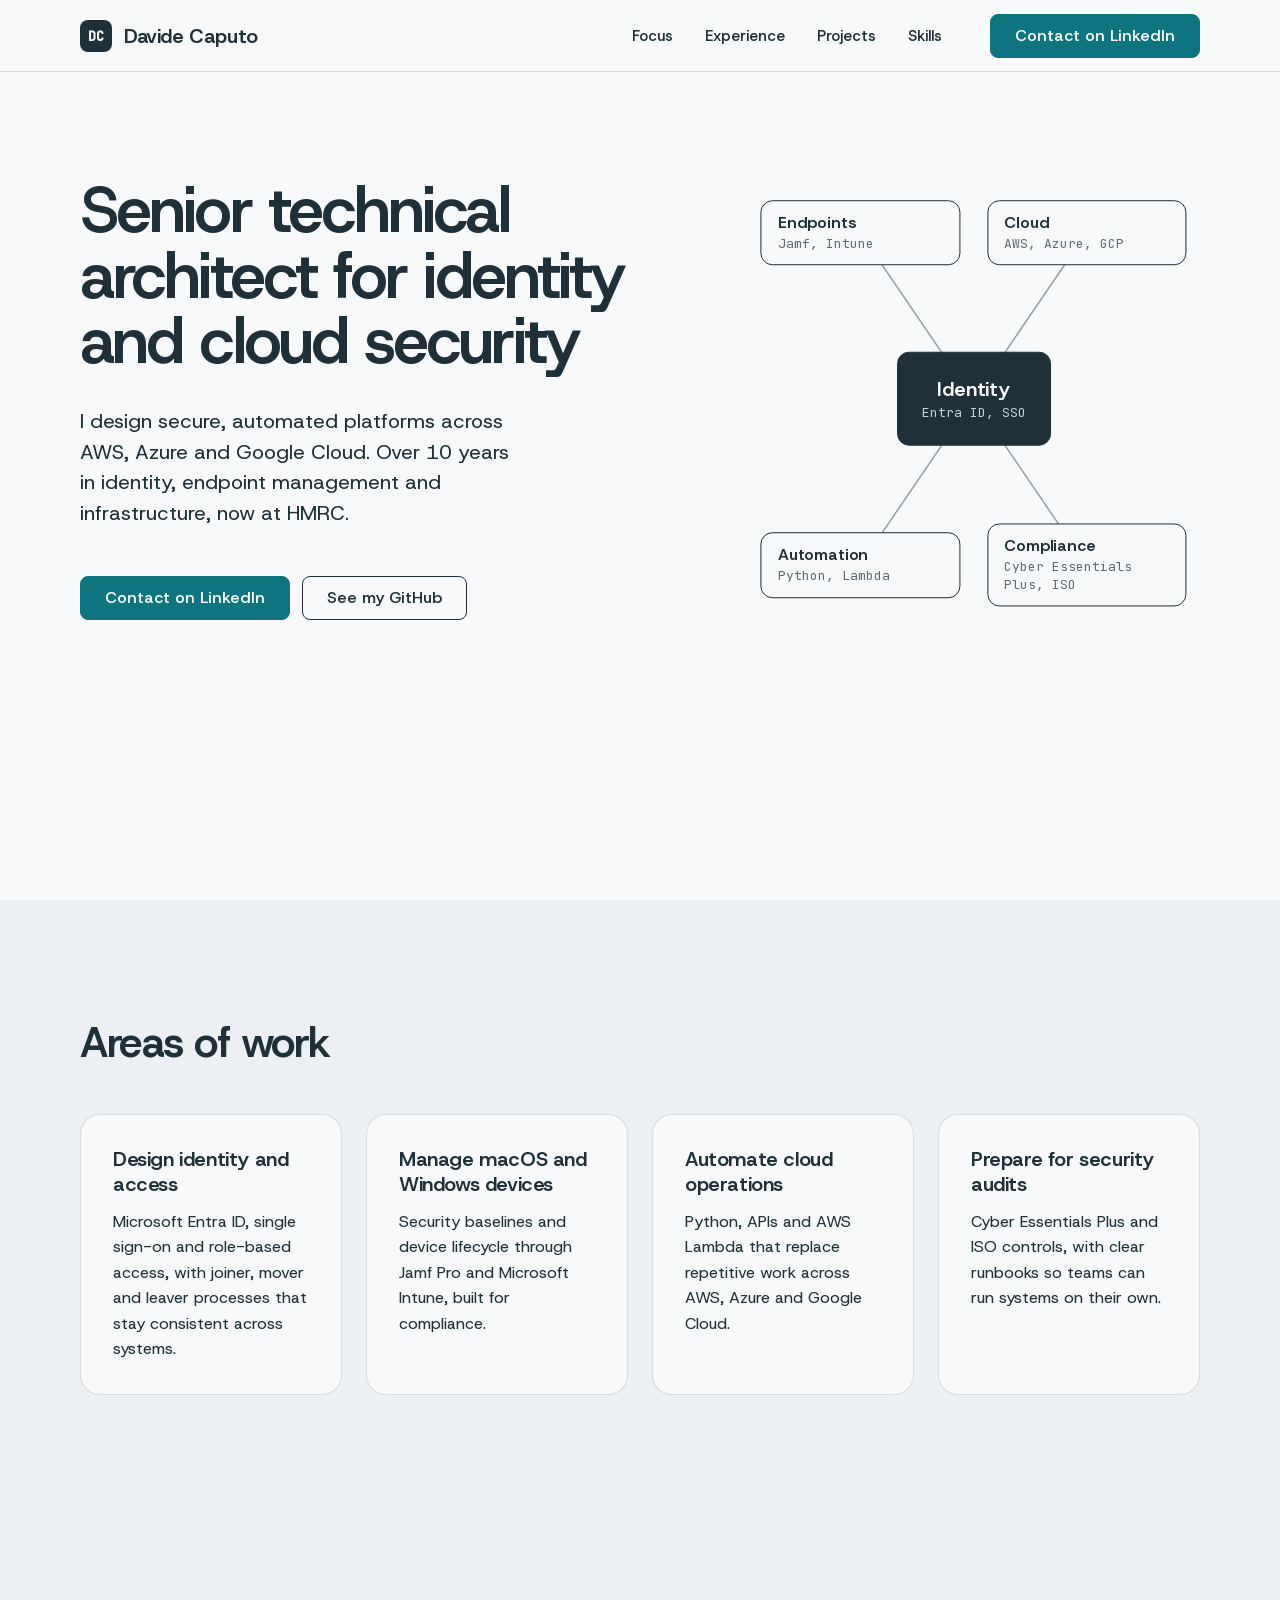
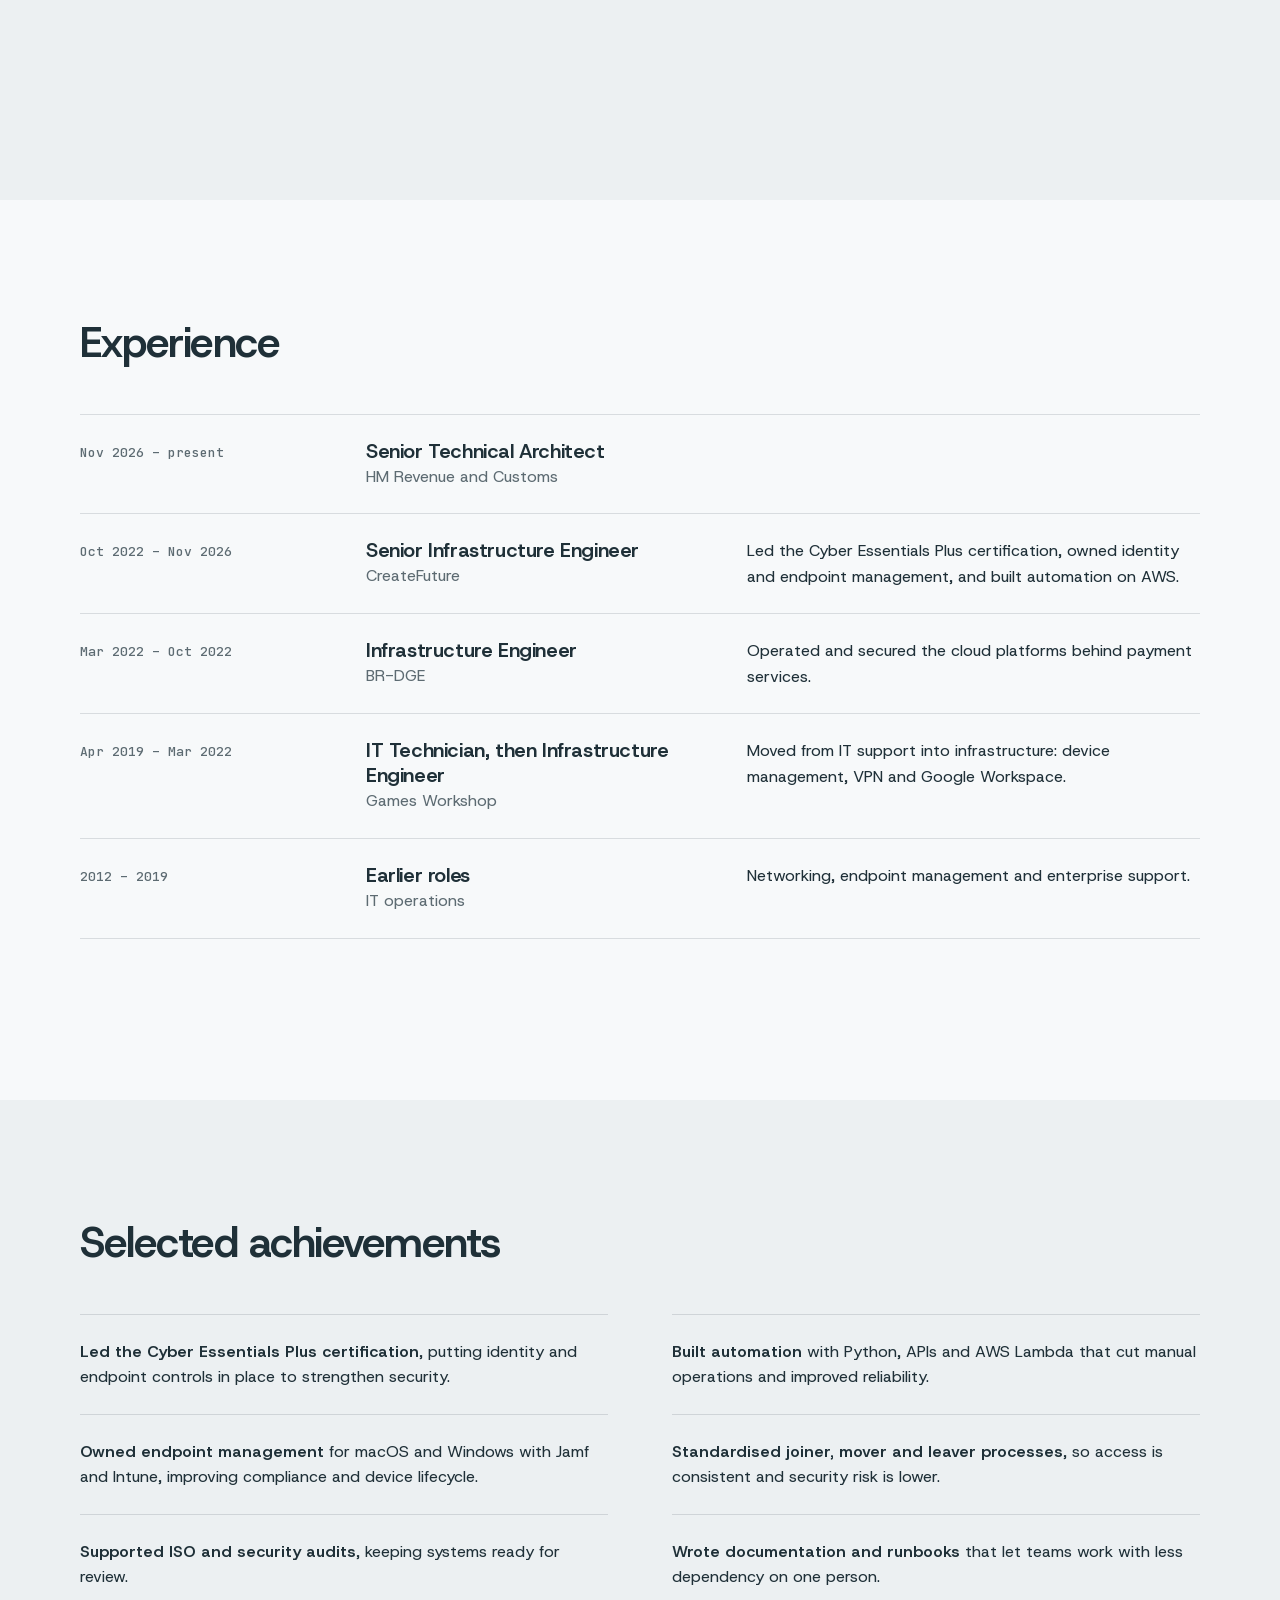
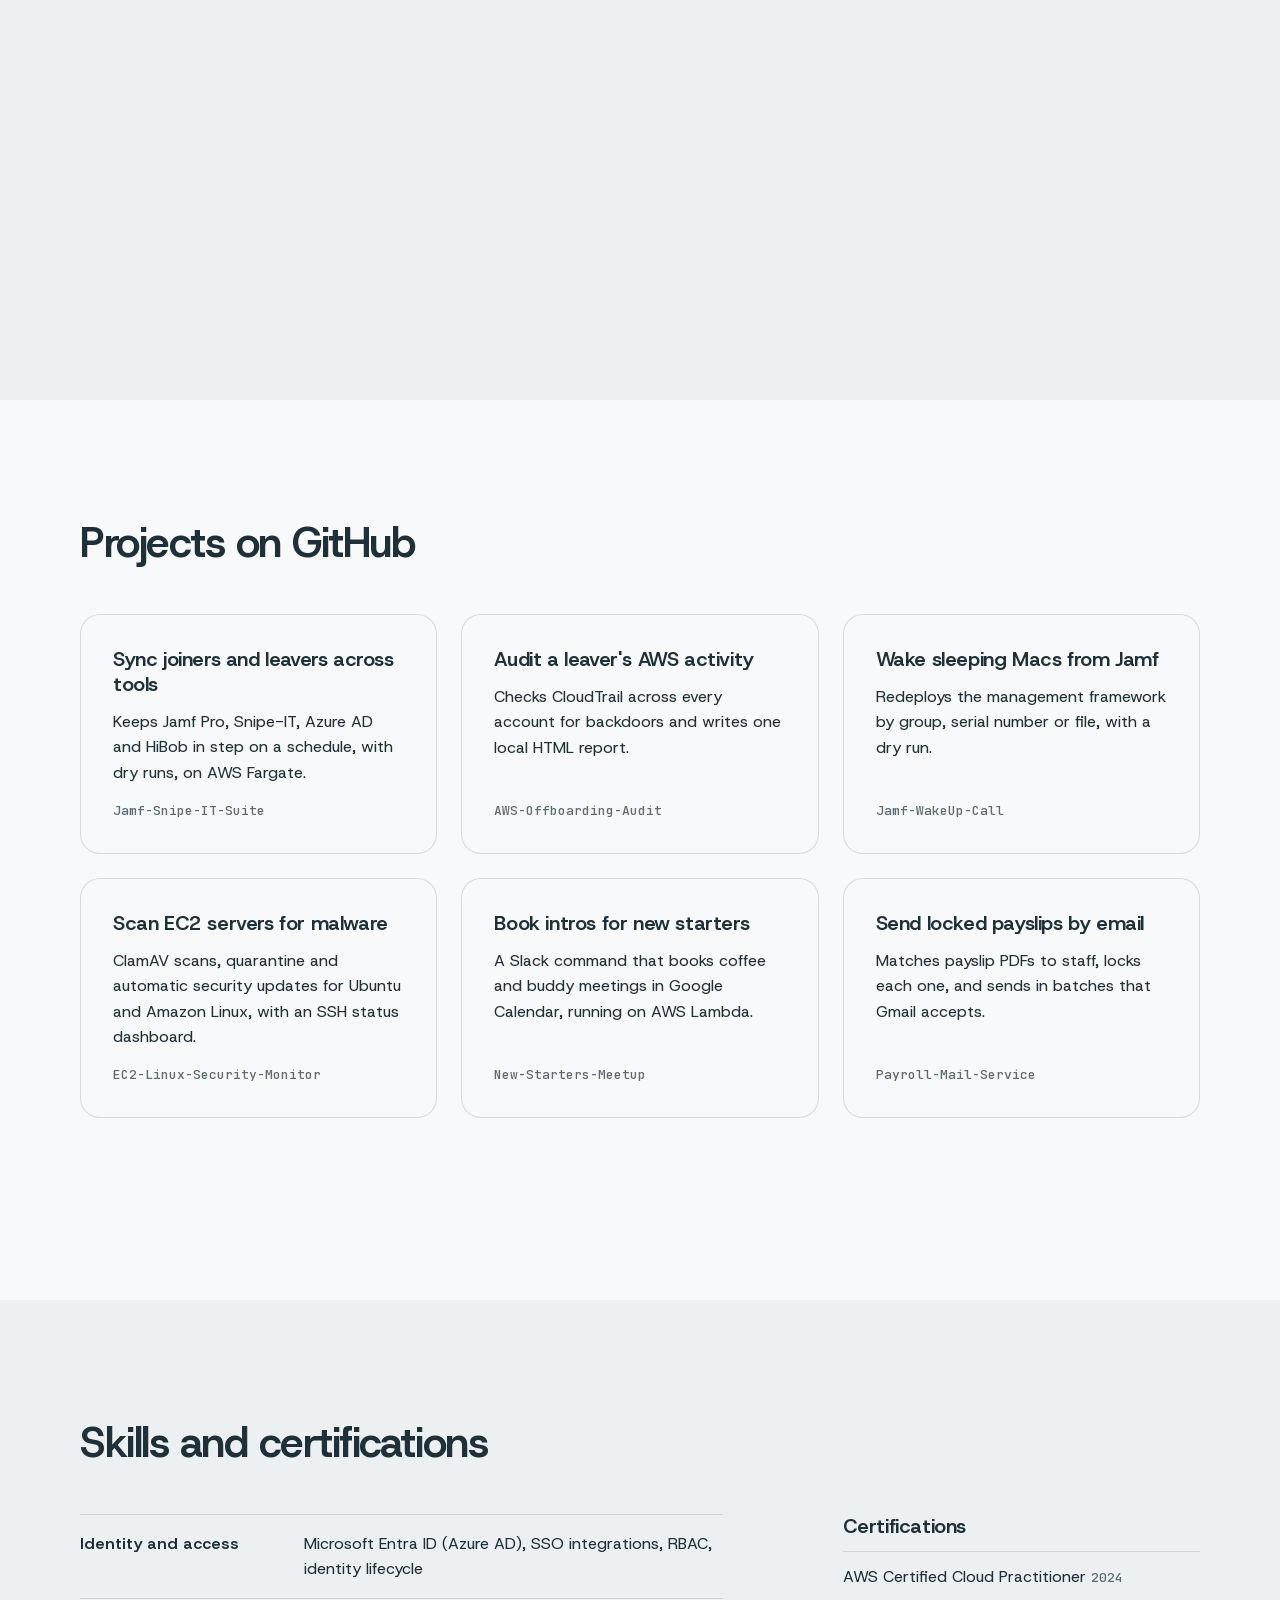
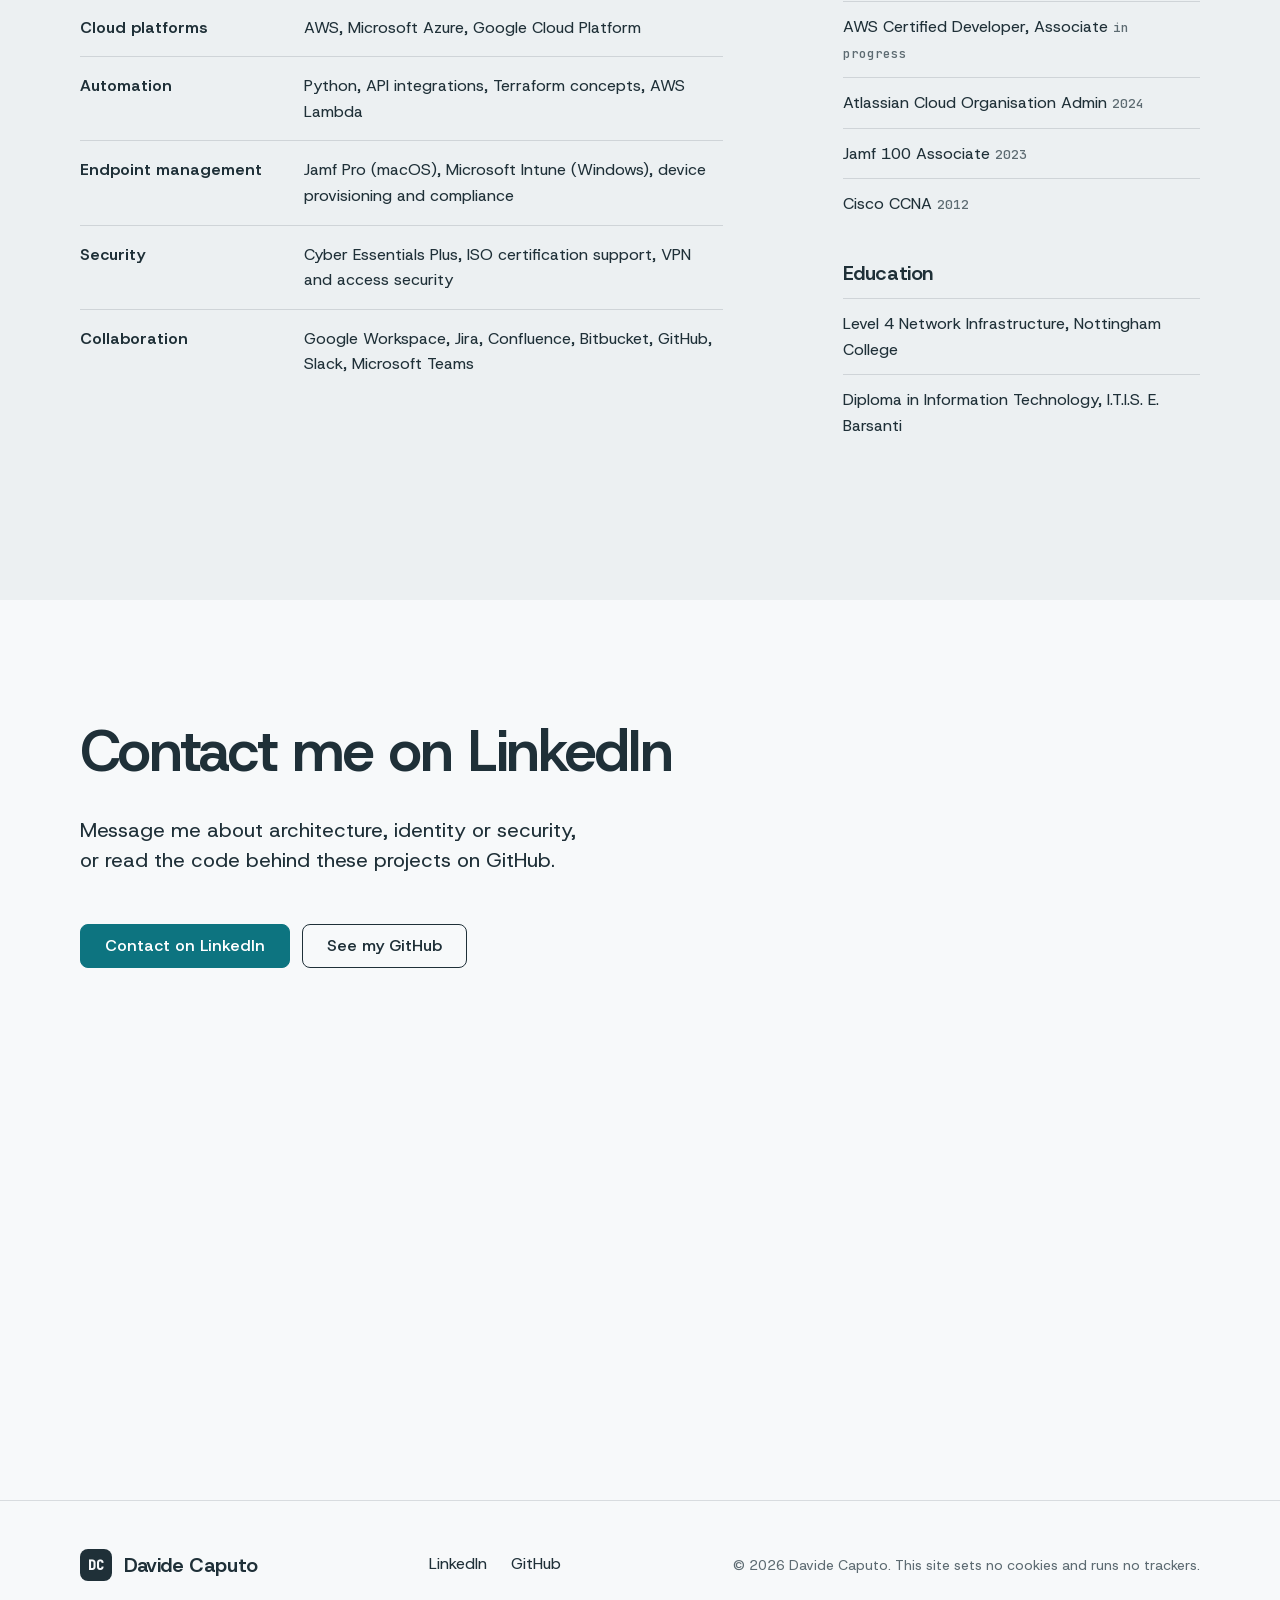
==== index.html @ 5ffac578 "feat: add the personal portfolio page" ====
<!doctype html>
<html lang="en-GB" data-type="service" data-radius="soft" data-buttons="solid">
<head>
<meta charset="utf-8">
<meta name="viewport" content="width=device-width, initial-scale=1, viewport-fit=cover">
<title>Davide Caputo, senior technical architect</title>
<meta name="description" content="Davide Caputo is a senior technical architect at HMRC with over 10 years in identity, endpoint management, cloud and automation.">
<meta name="page-type" content="service">
<meta name="site-kind" content="other">
<meta name="robots" content="index,follow">
<meta name="theme-color" content="#f7f9fa">
<link rel="canonical" href="https://davidecaputo.com/">
<link rel="icon" href="assets/favicon.svg" type="image/svg+xml">
<meta property="og:type" content="website">
<meta property="og:title" content="Davide Caputo, senior technical architect">
<meta property="og:description" content="Identity, endpoint, cloud and automation. Over 10 years designing secure platforms.">
<meta property="og:url" content="https://davidecaputo.com/">
<link rel="preload" href="assets/fonts/host-grotesk-latin.woff2" as="font" type="font/woff2" crossorigin>
<link rel="stylesheet" href="assets/site.css">
<script type="application/ld+json">
{"@context":"https://schema.org","@type":"Person","name":"Davide Caputo","jobTitle":"Senior Technical Architect","worksFor":{"@type":"Organization","name":"HM Revenue and Customs"},"url":"https://davidecaputo.com/","sameAs":["https://github.com/CaputoDavide93","https://www.linkedin.com/in/davidecaputo93"]}
</script>
</head>
<body>
<!-- Deal: service page. Palette "Frost and slate", pairing Host Grotesk + JetBrains Mono, radius soft, solid buttons, flat grounds. -->
<header class="nav">
  <div class="wrap">
    <a class="skip" href="#main">Skip to content</a>
    <a class="brand" href="#top" aria-label="Davide Caputo, top of page"><span class="mark" aria-hidden="true">DC</span>Davide Caputo</a>
    <ul>
      <li><a href="#focus">Focus</a></li>
      <li><a href="#experience">Experience</a></li>
      <li><a href="#projects">Projects</a></li>
      <li><a href="#skills">Skills</a></li>
    </ul>
    <a class="btn btn--primary" href="https://www.linkedin.com/in/davidecaputo93" rel="noopener">Contact on LinkedIn</a>
    <button class="btn btn--secondary menu-btn" type="button" aria-expanded="false" aria-controls="sheet">Menu</button>
  </div>
</header>
<nav class="sheet" id="sheet" aria-label="Menu" hidden>
  <a href="#focus">Focus</a>
  <a href="#experience">Experience</a>
  <a href="#projects">Projects</a>
  <a href="#skills">Skills</a>
  <a class="btn btn--primary" href="https://www.linkedin.com/in/davidecaputo93" rel="noopener">Contact on LinkedIn</a>
</nav>

<main id="main">
  <section class="hero" id="top" style="--h:1">
    <div class="wrap">
      <div class="grid">
        <div class="hero-copy">
          <h1>Senior technical architect for identity and cloud security</h1>
          <p class="lead">I design secure, automated platforms across AWS, Azure and Google Cloud. Over 10 years in identity, endpoint management and infrastructure, now at HMRC.</p>
          <div class="btn-row">
            <a class="btn btn--primary" href="https://www.linkedin.com/in/davidecaputo93" rel="noopener">Contact on LinkedIn</a>
            <a class="btn btn--secondary" href="https://github.com/CaputoDavide93" rel="noopener">See my GitHub</a>
          </div>
        </div>
        <div class="hero-visual">
          <div class="hub" role="img" aria-label="Identity at the centre, connected to endpoints, cloud, automation and compliance">
            <svg viewBox="0 0 100 100" preserveAspectRatio="none" aria-hidden="true">
              <line x1="50" y1="50" x2="25" y2="14"/>
              <line x1="50" y1="50" x2="75" y2="14"/>
              <line x1="50" y1="50" x2="25" y2="86"/>
              <line x1="50" y1="50" x2="75" y2="86"/>
            </svg>
            <div class="node n-tl" aria-hidden="true"><b>Endpoints</b><span>Jamf, Intune</span></div>
            <div class="node n-tr" aria-hidden="true"><b>Cloud</b><span>AWS, Azure, GCP</span></div>
            <div class="node node--core n-core" aria-hidden="true"><b>Identity</b><span>Entra ID, SSO</span></div>
            <div class="node n-bl" aria-hidden="true"><b>Automation</b><span>Python, Lambda</span></div>
            <div class="node n-br" aria-hidden="true"><b>Compliance</b><span>Cyber Essentials Plus, ISO</span></div>
          </div>
        </div>
      </div>
    </div>
  </section>

  <section id="focus" style="--h:1">
    <div class="wrap">
      <h2 class="head">Areas of work</h2>
      <div class="cards">
        <article class="card">
          <h3>Design identity and access</h3>
          <p>Microsoft Entra ID, single sign-on and role-based access, with joiner, mover and leaver processes that stay consistent across systems.</p>
        </article>
        <article class="card">
          <h3>Manage macOS and Windows devices</h3>
          <p>Security baselines and device lifecycle through Jamf Pro and Microsoft Intune, built for compliance.</p>
        </article>
        <article class="card">
          <h3>Automate cloud operations</h3>
          <p>Python, APIs and AWS Lambda that replace repetitive work across AWS, Azure and Google Cloud.</p>
        </article>
        <article class="card">
          <h3>Prepare for security audits</h3>
          <p>Cyber Essentials Plus and ISO controls, with clear runbooks so teams can run systems on their own.</p>
        </article>
      </div>
    </div>
  </section>

  <section id="experience" style="--h:1">
    <div class="wrap">
      <h2 class="head">Experience</h2>
      <ol class="rows">
        <li>
          <p class="when">Nov 2026 – present</p>
          <div class="what"><h3>Senior Technical Architect</h3><p class="org">HM Revenue and Customs</p></div>
        </li>
        <li>
          <p class="when">Oct 2022 – Nov 2026</p>
          <div class="what"><h3>Senior Infrastructure Engineer</h3><p class="org">CreateFuture</p></div>
          <p class="detail">Led the Cyber Essentials Plus certification, owned identity and endpoint management, and built automation on AWS.</p>
        </li>
        <li>
          <p class="when">Mar 2022 – Oct 2022</p>
          <div class="what"><h3>Infrastructure Engineer</h3><p class="org">BR-DGE</p></div>
          <p class="detail">Operated and secured the cloud platforms behind payment services.</p>
        </li>
        <li>
          <p class="when">Apr 2019 – Mar 2022</p>
          <div class="what"><h3>IT Technician, then Infrastructure Engineer</h3><p class="org">Games Workshop</p></div>
          <p class="detail">Moved from IT support into infrastructure: device management, VPN and Google Workspace.</p>
        </li>
        <li>
          <p class="when">2012 – 2019</p>
          <div class="what"><h3>Earlier roles</h3><p class="org">IT operations</p></div>
          <p class="detail">Networking, endpoint management and enterprise support.</p>
        </li>
      </ol>
    </div>
  </section>

  <section id="achievements" style="--h:1">
    <div class="wrap">
      <h2 class="head">Selected achievements</h2>
      <ul class="wins">
        <li><b>Led the Cyber Essentials Plus certification</b>, putting identity and endpoint controls in place to strengthen security.</li>
        <li><b>Built automation</b> with Python, APIs and AWS Lambda that cut manual operations and improved reliability.</li>
        <li><b>Owned endpoint management</b> for macOS and Windows with Jamf and Intune, improving compliance and device lifecycle.</li>
        <li><b>Standardised joiner, mover and leaver processes</b>, so access is consistent and security risk is lower.</li>
        <li><b>Supported ISO and security audits</b>, keeping systems ready for review.</li>
        <li><b>Wrote documentation and runbooks</b> that let teams work with less dependency on one person.</li>
      </ul>
    </div>
  </section>

  <section id="projects" style="--h:1">
    <div class="wrap">
      <h2 class="head">Projects on GitHub</h2>
      <div class="cards projects">
        <a class="card" href="https://github.com/CaputoDavide93/Jamf-Snipe-IT-Suite" rel="noopener">
          <h3>Sync joiners and leavers across tools</h3>
          <p>Keeps Jamf Pro, Snipe-IT, Azure AD and HiBob in step on a schedule, with dry runs, on AWS Fargate.</p>
          <span class="repo">Jamf-Snipe-IT-Suite</span>
        </a>
        <a class="card" href="https://github.com/CaputoDavide93/AWS-Offboarding-Audit" rel="noopener">
          <h3>Audit a leaver's AWS activity</h3>
          <p>Checks CloudTrail across every account for backdoors and writes one local HTML report.</p>
          <span class="repo">AWS-Offboarding-Audit</span>
        </a>
        <a class="card" href="https://github.com/CaputoDavide93/Jamf-WakeUp-Call" rel="noopener">
          <h3>Wake sleeping Macs from Jamf</h3>
          <p>Redeploys the management framework by group, serial number or file, with a dry run.</p>
          <span class="repo">Jamf-WakeUp-Call</span>
        </a>
        <a class="card" href="https://github.com/CaputoDavide93/EC2-Linux-Security-Monitor" rel="noopener">
          <h3>Scan EC2 servers for malware</h3>
          <p>ClamAV scans, quarantine and automatic security updates for Ubuntu and Amazon Linux, with an SSH status dashboard.</p>
          <span class="repo">EC2-Linux-Security-Monitor</span>
        </a>
        <a class="card" href="https://github.com/CaputoDavide93/New-Starters-Meetup" rel="noopener">
          <h3>Book intros for new starters</h3>
          <p>A Slack command that books coffee and buddy meetings in Google Calendar, running on AWS Lambda.</p>
          <span class="repo">New-Starters-Meetup</span>
        </a>
        <a class="card" href="https://github.com/CaputoDavide93/Payroll-Mail-Service" rel="noopener">
          <h3>Send locked payslips by email</h3>
          <p>Matches payslip PDFs to staff, locks each one, and sends in batches that Gmail accepts.</p>
          <span class="repo">Payroll-Mail-Service</span>
        </a>
      </div>
    </div>
  </section>

  <section id="skills" style="--h:1">
    <div class="wrap">
      <h2 class="head">Skills and certifications</h2>
      <div class="cols">
        <div class="skills">
          <dl>
            <div><dt>Identity and access</dt><dd>Microsoft Entra ID (Azure AD), SSO integrations, RBAC, identity lifecycle</dd></div>
            <div><dt>Cloud platforms</dt><dd>AWS, Microsoft Azure, Google Cloud Platform</dd></div>
            <div><dt>Automation</dt><dd>Python, API integrations, Terraform concepts, AWS Lambda</dd></div>
            <div><dt>Endpoint management</dt><dd>Jamf Pro (macOS), Microsoft Intune (Windows), device provisioning and compliance</dd></div>
            <div><dt>Security</dt><dd>Cyber Essentials Plus, ISO certification support, VPN and access security</dd></div>
            <div><dt>Collaboration</dt><dd>Google Workspace, Jira, Confluence, Bitbucket, GitHub, Slack, Microsoft Teams</dd></div>
          </dl>
        </div>
        <div class="certs">
          <h3>Certifications</h3>
          <ul>
            <li>AWS Certified Cloud Practitioner <span class="when">2024</span></li>
            <li>AWS Certified Developer, Associate <span class="when">in progress</span></li>
            <li>Atlassian Cloud Organisation Admin <span class="when">2024</span></li>
            <li>Jamf 100 Associate <span class="when">2023</span></li>
            <li>Cisco CCNA <span class="when">2012</span></li>
          </ul>
          <h3>Education</h3>
          <ul>
            <li>Level 4 Network Infrastructure, Nottingham College</li>
            <li>Diploma in Information Technology, I.T.I.S. E. Barsanti</li>
          </ul>
        </div>
      </div>
    </div>
  </section>

  <section class="contact" id="contact" style="--h:1">
    <div class="wrap">
      <h2>Contact me on LinkedIn</h2>
      <p class="lead">Message me about architecture, identity or security, or read the code behind these projects on GitHub.</p>
      <div class="btn-row">
        <a class="btn btn--primary" href="https://www.linkedin.com/in/davidecaputo93" rel="noopener">Contact on LinkedIn</a>
        <a class="btn btn--secondary" href="https://github.com/CaputoDavide93" rel="noopener">See my GitHub</a>
      </div>
    </div>
  </section>
</main>

<footer class="closing">
  <div class="wrap">
    <a class="brand" href="#top" aria-label="Davide Caputo, top of page"><span class="mark" aria-hidden="true">DC</span>Davide Caputo</a>
    <nav aria-label="Elsewhere">
      <a class="link" href="https://www.linkedin.com/in/davidecaputo93" rel="noopener">LinkedIn</a>
      <a class="link" href="https://github.com/CaputoDavide93" rel="noopener">GitHub</a>
    </nav>
    <p class="legal">© 2026 Davide Caputo. This site sets no cookies and runs no trackers.</p>
  </div>
</footer>
<script src="assets/site.js" defer></script>
</body>
</html>
---- assets/site.css ----
/* Davide Caputo: personal site. One system: tokens, grid, one button pair, one card, one link look. */
@font-face{font-family:"Host Grotesk";src:url("fonts/host-grotesk-latin.woff2") format("woff2");font-weight:400 700;font-style:normal;font-display:swap}
@font-face{font-family:"JetBrains Mono";src:url("fonts/jetbrains-mono-latin.woff2") format("woff2");font-weight:400 500;font-style:normal;font-display:swap}

:root{
  --bg:#f7f9fa; --surface:#ecf0f2; --ink:#1f3038; --muted:#5d6b72; --accent:#0d7480; --accent-ink:#ffffff;
  --line:rgba(31,48,56,.14);
  --s-1:4px; --s-2:8px; --s-3:12px; --s-4:16px; --s-5:24px; --s-6:32px; --s-7:48px; --s-8:64px; --s-9:96px; --s-10:128px;
  --nav:72px; --padt:120px; --padb:72px; --gut:80px; --btn-h:44px;
  --r-lg:20px; --r-md:12px; --r-sm:8px; --r-btn:8px;
  --font:"Host Grotesk",system-ui,-apple-system,"Segoe UI",sans-serif;
  --mono:"JetBrains Mono",ui-monospace,"SF Mono",Menlo,monospace;
  --t-h1:clamp(40px,4.4vw + 8px,72px); --t-h2:clamp(30px,2.2vw + 14px,48px); --t-card:20px; --t-lead:clamp(18px,.5vw + 14px,22px);
  --t-body:16px; --t-small:14px; --t-label:13px;
  color-scheme:light;
}
*{box-sizing:border-box}
html,body{margin:0}
html{scroll-behavior:smooth;scroll-padding-top:var(--nav);-webkit-text-size-adjust:100%}
body{background:var(--bg);color:var(--ink);font:400 var(--t-body)/1.6 var(--font);-webkit-font-smoothing:antialiased;text-rendering:optimizeLegibility}
[hidden]{display:none!important}
h1,h2,h3,p,ul,ol,dl,dd{margin:0}
ul,ol{padding:0;list-style:none}
img,svg{max-width:100%;display:block}
a{color:inherit}
:focus-visible{outline:3px solid var(--accent);outline-offset:3px;border-radius:4px}

.wrap{width:100%;max-width:calc(1280px + var(--gut)*2);margin-inline:auto;padding-inline:var(--gut)}
.grid{display:grid;grid-template-columns:repeat(12,minmax(0,1fr));column-gap:var(--s-5)}
.muted{color:var(--muted)}
.measure{max-width:62ch}
.label{font:500 var(--t-label)/1.4 var(--mono);color:var(--muted)}

.skip{position:absolute;width:1px;height:1px;overflow:hidden;clip-path:inset(50%);white-space:nowrap}
.skip:focus{position:fixed;inset:var(--s-3) auto auto var(--s-3);width:auto;height:auto;clip-path:none;background:var(--ink);color:var(--bg);padding:var(--s-2) var(--s-4);border-radius:var(--r-sm);z-index:30}

/* Buttons: one pair, one height */
.btn{display:inline-flex;align-items:center;justify-content:center;gap:var(--s-2);height:var(--btn-h);padding:0 var(--s-5);border-radius:var(--r-btn);border:1px solid var(--ink);font:500 16px/1 var(--font);text-decoration:none;cursor:pointer;transition:transform .16s ease,background-color .16s ease,color .16s ease,border-color .16s ease}
.btn--primary{background:var(--accent);border-color:var(--accent);color:var(--accent-ink)}
.btn--primary:hover{background:#0a5e68;border-color:#0a5e68;transform:translateY(-1px)}
.btn--secondary{background:transparent;color:var(--ink)}
.btn--secondary:hover{background:var(--ink);color:var(--bg);transform:translateY(-1px)}
.btn:active{transform:translateY(1px)}
.btn-row{display:flex;flex-wrap:wrap;gap:var(--s-3)}
.link{text-decoration:none;background:linear-gradient(currentColor,currentColor) 0 100%/0 1px no-repeat;transition:background-size .22s ease;padding-bottom:2px}
.link:hover,.link:focus-visible{background-size:100% 1px}

/* Header */
.nav{position:fixed;inset:0 0 auto 0;height:var(--nav);background:var(--bg);border-bottom:1px solid var(--line);z-index:10}
.nav .wrap{height:100%;display:flex;align-items:center;gap:var(--s-7)}
.brand{font:600 20px/1 var(--font);letter-spacing:-.02em;text-decoration:none;display:inline-flex;align-items:center;gap:var(--s-3)}
.mark{display:inline-grid;place-items:center;width:32px;height:32px;border-radius:var(--r-sm);background:var(--ink);color:var(--bg);font:600 14px/1 var(--mono);letter-spacing:0}
.nav ul{display:flex;gap:var(--s-6);margin-left:auto}
.nav li a{font:500 15px/1 var(--font);text-decoration:none;white-space:nowrap}
.nav .btn{margin-left:0}
.menu-btn{display:none}

/* Sections: one idea per screen */
main>section{min-height:100svh;padding-top:var(--padt);padding-bottom:var(--padb);display:flex;flex-direction:column;justify-content:flex-start}
main>section>.wrap{flex:1}
main>section:nth-of-type(even){background:var(--surface)}
h2{font:600 var(--t-h2)/1.08 var(--font);letter-spacing:-.035em}
h2+*{margin-top:var(--s-7)}
.head{max-width:22ch}

/* Hero */
.hero{padding-top:calc(var(--nav) + var(--s-9))!important;padding-bottom:var(--s-8)!important;justify-content:center!important}
.hero .grid{align-items:center;row-gap:var(--s-8)}
.hero-copy{grid-column:1/span 6}
.hero-visual{grid-column:8/span 5}
h1{font:600 var(--t-h1)/1.02 var(--font);letter-spacing:-.045em;max-width:14ch}
.lead{font-size:var(--t-lead);line-height:1.5;margin-top:var(--s-6);max-width:34ch;color:var(--ink)}
.hero .btn-row{margin-top:var(--s-7)}
.fact{margin-top:var(--s-7);display:flex;gap:var(--s-5);flex-wrap:wrap}
.fact span{font:500 var(--t-label)/1.4 var(--mono);color:var(--muted)}

/* Hub diagram, live text */
.hub{position:relative;aspect-ratio:1/1.02;width:100%;max-width:520px;margin-inline:auto}
.hub svg{position:absolute;inset:0;width:100%;height:100%}
.hub line{stroke:var(--ink);stroke-width:1.5;vector-effect:non-scaling-stroke;opacity:.45}
.node{position:absolute;transform:translate(-50%,-50%);background:var(--bg);border:1px solid var(--ink);border-radius:var(--r-md);padding:var(--s-3) var(--s-4);width:44%;text-align:left}
.node b{display:block;font:600 16px/1.25 var(--font);letter-spacing:-.01em}
.node span{display:block;margin-top:2px;font:400 var(--t-label)/1.35 var(--mono);color:var(--muted)}
.node--core{width:34%;background:var(--ink);border-color:var(--ink);color:var(--bg);text-align:center;padding:var(--s-5) var(--s-3)}
.node--core b{font-size:20px}
.node--core span{color:#c7d3d8}
.n-core{left:50%;top:50%}.n-tl{left:25%;top:14%}.n-tr{left:75%;top:14%}.n-bl{left:25%;top:86%}.n-br{left:75%;top:86%}

/* Cards, rows */
.cards{display:grid;grid-template-columns:repeat(4,minmax(0,1fr));gap:var(--s-5)}
.card{display:flex;flex-direction:column;gap:var(--s-3);background:var(--bg);border:1px solid var(--line);border-radius:var(--r-lg);padding:var(--s-6);min-height:240px;text-decoration:none;transition:transform .18s ease,border-color .18s ease}
main>section:nth-of-type(even) .card{background:var(--bg)}
a.card:hover,a.card:focus-visible{transform:translateY(-2px);border-color:var(--ink)}
.card h3{font:600 var(--t-card)/1.25 var(--font);letter-spacing:-.02em}
.card p{color:var(--ink)}
.card .label{margin-top:auto}
.card .repo{font:500 var(--t-label)/1.4 var(--mono);color:var(--muted);margin-top:auto}
.projects{grid-template-columns:repeat(3,minmax(0,1fr))}

.rows>li{display:grid;grid-template-columns:repeat(12,minmax(0,1fr));column-gap:var(--s-5);padding:var(--s-5) 0;border-top:1px solid var(--line)}
.rows>li:last-child{border-bottom:1px solid var(--line)}
.rows .when{grid-column:1/span 3;font:500 var(--t-label)/1.6 var(--mono);color:var(--muted);padding-top:4px}
.rows .what{grid-column:4/span 4}
.rows .what h3{font:600 var(--t-card)/1.25 var(--font);letter-spacing:-.02em}
.rows .what .org{color:var(--muted)}
.rows .detail{grid-column:8/span 5}

.wins{display:grid;grid-template-columns:repeat(2,minmax(0,1fr));column-gap:var(--s-8)}
.wins li{padding:var(--s-5) 0;border-top:1px solid var(--line)}
.wins b{font-weight:600}

.cols{display:grid;grid-template-columns:repeat(12,minmax(0,1fr));column-gap:var(--s-5);row-gap:var(--s-8)}
.cols .skills{grid-column:1/span 7}
.cols .certs{grid-column:9/span 4}
.skills dl>div{display:grid;grid-template-columns:200px 1fr;gap:var(--s-5);padding:var(--s-4) 0;border-top:1px solid var(--line)}
.skills dt{font-weight:600}
.certs h3{font:600 var(--t-card)/1.25 var(--font);letter-spacing:-.02em;margin-bottom:var(--s-3)}
.certs ul+h3{margin-top:var(--s-6)}
.certs li{padding:var(--s-3) 0;border-top:1px solid var(--line)}
.certs .when{font:500 var(--t-label)/1.4 var(--mono);color:var(--muted)}

/* Contact + footer */
.contact{justify-content:center!important}
.contact h2{max-width:16ch;font-size:clamp(36px,3.6vw + 12px,68px)}
.contact .lead{max-width:40ch}
.contact .btn-row{margin-top:var(--s-7)}
footer{border-top:1px solid var(--line);padding:var(--s-7) 0 var(--s-8)}
footer .wrap{display:flex;flex-wrap:wrap;gap:var(--s-5) var(--s-7);align-items:center;justify-content:space-between}
footer .legal{color:var(--muted);font-size:var(--t-small)}
footer nav{display:flex;gap:var(--s-5)}

/* Tablet */
@media (max-width:1023px){
  :root{--gut:48px;--padt:96px}
  .nav ul{display:none}
  .nav .menu-btn{display:inline-flex;margin-left:auto}
  .nav .btn--primary{margin-left:0}
  .hero-copy{grid-column:1/-1}.hero-visual{grid-column:1/-1}
  .hub{max-width:460px}
  .cards{grid-template-columns:repeat(2,minmax(0,1fr))}
  .projects{grid-template-columns:repeat(2,minmax(0,1fr))}
  .rows .when{grid-column:1/-1;margin-bottom:var(--s-2)}
  .rows .what{grid-column:1/span 6}
  .rows .detail{grid-column:7/span 6}
  .wins{grid-template-columns:1fr}
  .cols .skills,.cols .certs{grid-column:1/-1}
}
/* Phone */
@media (max-width:639px){
  :root{--nav:56px;--gut:24px;--padt:96px;--padb:48px}
  .nav .wrap{gap:var(--s-3)}
  .nav .btn--primary{display:none}
  main>section{min-height:auto}
  .hero{min-height:100svh!important;padding-top:calc(var(--nav) + var(--s-7))!important}
  .btn-row .btn{width:100%}
  .cards,.projects{grid-template-columns:1fr}
  .card{min-height:0}
  .rows .what,.rows .detail{grid-column:1/-1}
  .rows .detail{margin-top:var(--s-2)}
  .skills dl>div{grid-template-columns:1fr;gap:var(--s-1)}
  .hub{max-width:100%}
  .node{padding:var(--s-2) var(--s-3)}
  .node b{font-size:15px}
  h2+*{margin-top:var(--s-6)}
  footer .wrap{flex-direction:column;align-items:flex-start}
}
/* Menu sheet (phone and tablet) */
.sheet{position:fixed;inset:var(--nav) 0 0 0;background:var(--bg);z-index:9;padding:var(--s-5) var(--gut);display:flex;flex-direction:column}
.sheet a{display:flex;align-items:center;min-height:56px;font:500 22px/1 var(--font);text-decoration:none;border-bottom:1px solid var(--line)}
.sheet .btn{margin-top:var(--s-5);width:100%}

@media (prefers-reduced-motion:reduce){
  html{scroll-behavior:auto}
  *,*::before,*::after{transition:none!important;animation:none!important}
}
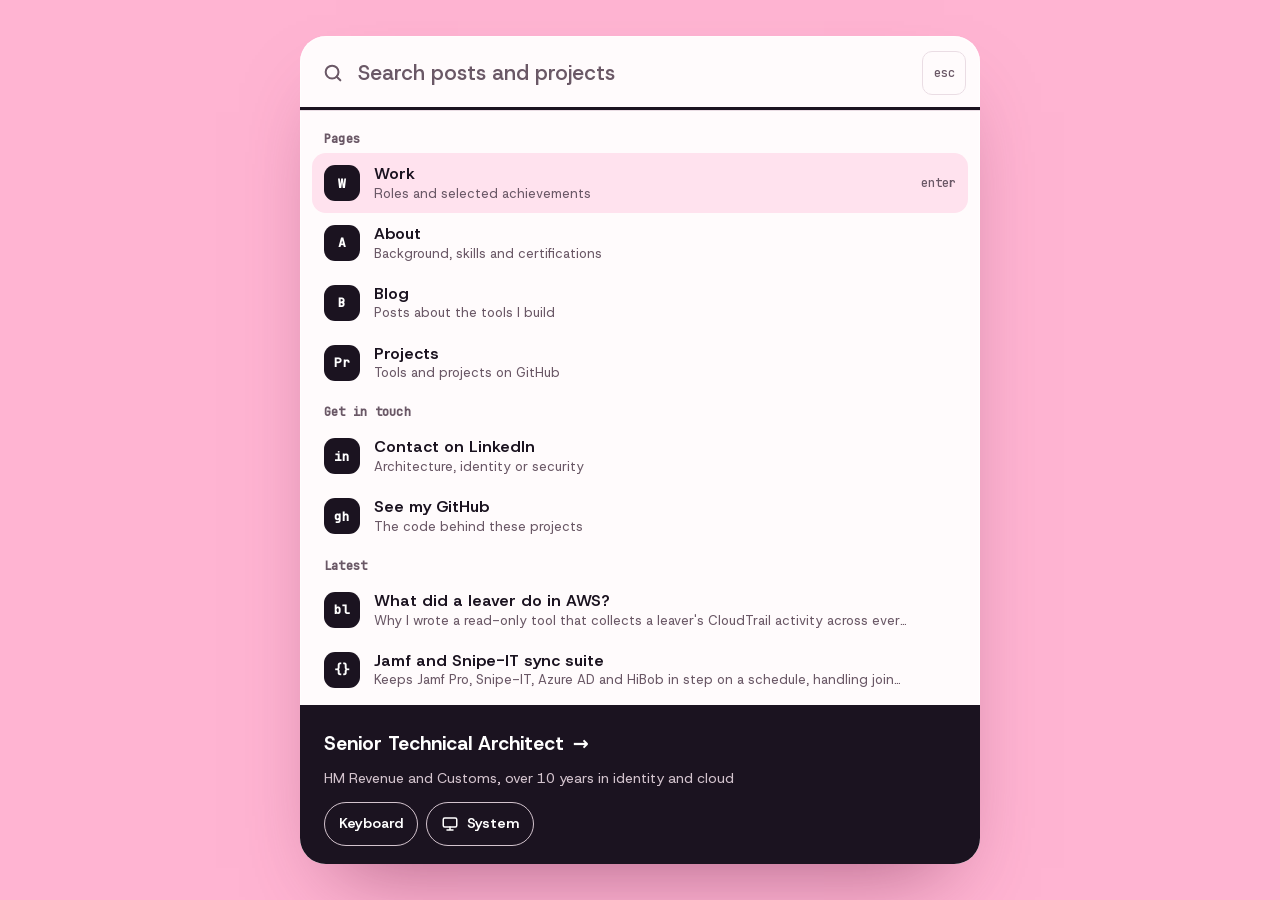
==== commit 05b71fbc: "feat: command-palette site with search, Work, About, Blog and Projects, dark theme and markdown post" ====
--- a/index.html
+++ b/index.html
@@ -1,244 +1,45 @@
 <!doctype html>
-<html lang="en-GB" data-type="service" data-radius="soft" data-buttons="solid">
+<html lang="en-GB">
 <head>
 <meta charset="utf-8">
 <meta name="viewport" content="width=device-width, initial-scale=1, viewport-fit=cover">
-<title>Davide Caputo, senior technical architect</title>
-<meta name="description" content="Davide Caputo is a senior technical architect at HMRC with over 10 years in identity, endpoint management, cloud and automation.">
-<meta name="page-type" content="service">
-<meta name="site-kind" content="other">
+<title>Davide Caputo, Senior Technical Architect</title>
+<meta name="description" content="Davide Caputo is a Senior Technical Architect at HM Revenue and Customs with over 10 years in identity, endpoint management, cloud and automation.">
 <meta name="robots" content="index,follow">
-<meta name="theme-color" content="#f7f9fa">
+<meta name="color-scheme" content="light dark">
+<meta name="theme-color" content="#ffb4d2" media="(prefers-color-scheme: light)">
+<meta name="theme-color" content="#140d18" media="(prefers-color-scheme: dark)">
 <link rel="canonical" href="https://davidecaputo.com/">
 <link rel="icon" href="assets/favicon.svg" type="image/svg+xml">
 <meta property="og:type" content="website">
-<meta property="og:title" content="Davide Caputo, senior technical architect">
-<meta property="og:description" content="Identity, endpoint, cloud and automation. Over 10 years designing secure platforms.">
+<meta property="og:site_name" content="Davide Caputo">
+<meta property="og:title" content="Davide Caputo, Senior Technical Architect">
+<meta property="og:description" content="Davide Caputo is a Senior Technical Architect at HM Revenue and Customs with over 10 years in identity, endpoint management, cloud and automation.">
 <meta property="og:url" content="https://davidecaputo.com/">
+<meta property="og:image" content="https://davidecaputo.com/assets/og.png">
+<meta property="og:image:width" content="1200">
+<meta property="og:image:height" content="630">
+<meta property="og:image:alt" content="Davide Caputo, Senior Technical Architect">
+<meta property="og:locale" content="en_GB">
+<meta name="twitter:card" content="summary_large_image">
+<meta name="twitter:title" content="Davide Caputo, Senior Technical Architect">
+<meta name="twitter:description" content="Davide Caputo is a Senior Technical Architect at HM Revenue and Customs with over 10 years in identity, endpoint management, cloud and automation.">
+<meta name="twitter:image" content="https://davidecaputo.com/assets/og.png">
 <link rel="preload" href="assets/fonts/host-grotesk-latin.woff2" as="font" type="font/woff2" crossorigin>
+<script src="assets/theme.js"></script>
 <link rel="stylesheet" href="assets/site.css">
+<script src="assets/search-index.js" defer></script>
+<script src="assets/site.js" defer></script>
 <script type="application/ld+json">
 {"@context":"https://schema.org","@type":"Person","name":"Davide Caputo","jobTitle":"Senior Technical Architect","worksFor":{"@type":"Organization","name":"HM Revenue and Customs"},"url":"https://davidecaputo.com/","sameAs":["https://github.com/CaputoDavide93","https://www.linkedin.com/in/davidecaputo93"]}
 </script>
 </head>
-<body>
-<!-- Deal: service page. Palette "Frost and slate", pairing Host Grotesk + JetBrains Mono, radius soft, solid buttons, flat grounds. -->
-<header class="nav">
-  <div class="wrap">
-    <a class="skip" href="#main">Skip to content</a>
-    <a class="brand" href="#top" aria-label="Davide Caputo, top of page"><span class="mark" aria-hidden="true">DC</span>Davide Caputo</a>
-    <ul>
-      <li><a href="#focus">Focus</a></li>
-      <li><a href="#experience">Experience</a></li>
-      <li><a href="#projects">Projects</a></li>
-      <li><a href="#skills">Skills</a></li>
-    </ul>
-    <a class="btn btn--primary" href="https://www.linkedin.com/in/davidecaputo93" rel="noopener">Contact on LinkedIn</a>
-    <button class="btn btn--secondary menu-btn" type="button" aria-expanded="false" aria-controls="sheet">Menu</button>
-  </div>
-</header>
-<nav class="sheet" id="sheet" aria-label="Menu" hidden>
-  <a href="#focus">Focus</a>
-  <a href="#experience">Experience</a>
-  <a href="#projects">Projects</a>
-  <a href="#skills">Skills</a>
-  <a class="btn btn--primary" href="https://www.linkedin.com/in/davidecaputo93" rel="noopener">Contact on LinkedIn</a>
-</nav>
-
-<main id="main">
-  <section class="hero" id="top" style="--h:1">
-    <div class="wrap">
-      <div class="grid">
-        <div class="hero-copy">
-          <h1>Senior technical architect for identity and cloud security</h1>
-          <p class="lead">I design secure, automated platforms across AWS, Azure and Google Cloud. Over 10 years in identity, endpoint management and infrastructure, now at HMRC.</p>
-          <div class="btn-row">
-            <a class="btn btn--primary" href="https://www.linkedin.com/in/davidecaputo93" rel="noopener">Contact on LinkedIn</a>
-            <a class="btn btn--secondary" href="https://github.com/CaputoDavide93" rel="noopener">See my GitHub</a>
-          </div>
-        </div>
-        <div class="hero-visual">
-          <div class="hub" role="img" aria-label="Identity at the centre, connected to endpoints, cloud, automation and compliance">
-            <svg viewBox="0 0 100 100" preserveAspectRatio="none" aria-hidden="true">
-              <line x1="50" y1="50" x2="25" y2="14"/>
-              <line x1="50" y1="50" x2="75" y2="14"/>
-              <line x1="50" y1="50" x2="25" y2="86"/>
-              <line x1="50" y1="50" x2="75" y2="86"/>
-            </svg>
-            <div class="node n-tl" aria-hidden="true"><b>Endpoints</b><span>Jamf, Intune</span></div>
-            <div class="node n-tr" aria-hidden="true"><b>Cloud</b><span>AWS, Azure, GCP</span></div>
-            <div class="node node--core n-core" aria-hidden="true"><b>Identity</b><span>Entra ID, SSO</span></div>
-            <div class="node n-bl" aria-hidden="true"><b>Automation</b><span>Python, Lambda</span></div>
-            <div class="node n-br" aria-hidden="true"><b>Compliance</b><span>Cyber Essentials Plus, ISO</span></div>
-          </div>
-        </div>
-      </div>
-    </div>
-  </section>
-
-  <section id="focus" style="--h:1">
-    <div class="wrap">
-      <h2 class="head">Areas of work</h2>
-      <div class="cards">
-        <article class="card">
-          <h3>Design identity and access</h3>
-          <p>Microsoft Entra ID, single sign-on and role-based access, with joiner, mover and leaver processes that stay consistent across systems.</p>
-        </article>
-        <article class="card">
-          <h3>Manage macOS and Windows devices</h3>
-          <p>Security baselines and device lifecycle through Jamf Pro and Microsoft Intune, built for compliance.</p>
-        </article>
-        <article class="card">
-          <h3>Automate cloud operations</h3>
-          <p>Python, APIs and AWS Lambda that replace repetitive work across AWS, Azure and Google Cloud.</p>
-        </article>
-        <article class="card">
-          <h3>Prepare for security audits</h3>
-          <p>Cyber Essentials Plus and ISO controls, with clear runbooks so teams can run systems on their own.</p>
-        </article>
-      </div>
-    </div>
-  </section>
-
-  <section id="experience" style="--h:1">
-    <div class="wrap">
-      <h2 class="head">Experience</h2>
-      <ol class="rows">
-        <li>
-          <p class="when">Nov 2026 – present</p>
-          <div class="what"><h3>Senior Technical Architect</h3><p class="org">HM Revenue and Customs</p></div>
-        </li>
-        <li>
-          <p class="when">Oct 2022 – Nov 2026</p>
-          <div class="what"><h3>Senior Infrastructure Engineer</h3><p class="org">CreateFuture</p></div>
-          <p class="detail">Led the Cyber Essentials Plus certification, owned identity and endpoint management, and built automation on AWS.</p>
-        </li>
-        <li>
-          <p class="when">Mar 2022 – Oct 2022</p>
-          <div class="what"><h3>Infrastructure Engineer</h3><p class="org">BR-DGE</p></div>
-          <p class="detail">Operated and secured the cloud platforms behind payment services.</p>
-        </li>
-        <li>
-          <p class="when">Apr 2019 – Mar 2022</p>
-          <div class="what"><h3>IT Technician, then Infrastructure Engineer</h3><p class="org">Games Workshop</p></div>
-          <p class="detail">Moved from IT support into infrastructure: device management, VPN and Google Workspace.</p>
-        </li>
-        <li>
-          <p class="when">2012 – 2019</p>
-          <div class="what"><h3>Earlier roles</h3><p class="org">IT operations</p></div>
-          <p class="detail">Networking, endpoint management and enterprise support.</p>
-        </li>
-      </ol>
-    </div>
-  </section>
-
-  <section id="achievements" style="--h:1">
-    <div class="wrap">
-      <h2 class="head">Selected achievements</h2>
-      <ul class="wins">
-        <li><b>Led the Cyber Essentials Plus certification</b>, putting identity and endpoint controls in place to strengthen security.</li>
-        <li><b>Built automation</b> with Python, APIs and AWS Lambda that cut manual operations and improved reliability.</li>
-        <li><b>Owned endpoint management</b> for macOS and Windows with Jamf and Intune, improving compliance and device lifecycle.</li>
-        <li><b>Standardised joiner, mover and leaver processes</b>, so access is consistent and security risk is lower.</li>
-        <li><b>Supported ISO and security audits</b>, keeping systems ready for review.</li>
-        <li><b>Wrote documentation and runbooks</b> that let teams work with less dependency on one person.</li>
-      </ul>
-    </div>
-  </section>
-
-  <section id="projects" style="--h:1">
-    <div class="wrap">
-      <h2 class="head">Projects on GitHub</h2>
-      <div class="cards projects">
-        <a class="card" href="https://github.com/CaputoDavide93/Jamf-Snipe-IT-Suite" rel="noopener">
-          <h3>Sync joiners and leavers across tools</h3>
-          <p>Keeps Jamf Pro, Snipe-IT, Azure AD and HiBob in step on a schedule, with dry runs, on AWS Fargate.</p>
-          <span class="repo">Jamf-Snipe-IT-Suite</span>
-        </a>
-        <a class="card" href="https://github.com/CaputoDavide93/AWS-Offboarding-Audit" rel="noopener">
-          <h3>Audit a leaver's AWS activity</h3>
-          <p>Checks CloudTrail across every account for backdoors and writes one local HTML report.</p>
-          <span class="repo">AWS-Offboarding-Audit</span>
-        </a>
-        <a class="card" href="https://github.com/CaputoDavide93/Jamf-WakeUp-Call" rel="noopener">
-          <h3>Wake sleeping Macs from Jamf</h3>
-          <p>Redeploys the management framework by group, serial number or file, with a dry run.</p>
-          <span class="repo">Jamf-WakeUp-Call</span>
-        </a>
-        <a class="card" href="https://github.com/CaputoDavide93/EC2-Linux-Security-Monitor" rel="noopener">
-          <h3>Scan EC2 servers for malware</h3>
-          <p>ClamAV scans, quarantine and automatic security updates for Ubuntu and Amazon Linux, with an SSH status dashboard.</p>
-          <span class="repo">EC2-Linux-Security-Monitor</span>
-        </a>
-        <a class="card" href="https://github.com/CaputoDavide93/New-Starters-Meetup" rel="noopener">
-          <h3>Book intros for new starters</h3>
-          <p>A Slack command that books coffee and buddy meetings in Google Calendar, running on AWS Lambda.</p>
-          <span class="repo">New-Starters-Meetup</span>
-        </a>
-        <a class="card" href="https://github.com/CaputoDavide93/Payroll-Mail-Service" rel="noopener">
-          <h3>Send locked payslips by email</h3>
-          <p>Matches payslip PDFs to staff, locks each one, and sends in batches that Gmail accepts.</p>
-          <span class="repo">Payroll-Mail-Service</span>
-        </a>
-      </div>
-    </div>
-  </section>
-
-  <section id="skills" style="--h:1">
-    <div class="wrap">
-      <h2 class="head">Skills and certifications</h2>
-      <div class="cols">
-        <div class="skills">
-          <dl>
-            <div><dt>Identity and access</dt><dd>Microsoft Entra ID (Azure AD), SSO integrations, RBAC, identity lifecycle</dd></div>
-            <div><dt>Cloud platforms</dt><dd>AWS, Microsoft Azure, Google Cloud Platform</dd></div>
-            <div><dt>Automation</dt><dd>Python, API integrations, Terraform concepts, AWS Lambda</dd></div>
-            <div><dt>Endpoint management</dt><dd>Jamf Pro (macOS), Microsoft Intune (Windows), device provisioning and compliance</dd></div>
-            <div><dt>Security</dt><dd>Cyber Essentials Plus, ISO certification support, VPN and access security</dd></div>
-            <div><dt>Collaboration</dt><dd>Google Workspace, Jira, Confluence, Bitbucket, GitHub, Slack, Microsoft Teams</dd></div>
-          </dl>
-        </div>
-        <div class="certs">
-          <h3>Certifications</h3>
-          <ul>
-            <li>AWS Certified Cloud Practitioner <span class="when">2024</span></li>
-            <li>AWS Certified Developer, Associate <span class="when">in progress</span></li>
-            <li>Atlassian Cloud Organisation Admin <span class="when">2024</span></li>
-            <li>Jamf 100 Associate <span class="when">2023</span></li>
-            <li>Cisco CCNA <span class="when">2012</span></li>
-          </ul>
-          <h3>Education</h3>
-          <ul>
-            <li>Level 4 Network Infrastructure, Nottingham College</li>
-            <li>Diploma in Information Technology, I.T.I.S. E. Barsanti</li>
-          </ul>
-        </div>
-      </div>
-    </div>
-  </section>
-
-  <section class="contact" id="contact" style="--h:1">
-    <div class="wrap">
-      <h2>Contact me on LinkedIn</h2>
-      <p class="lead">Message me about architecture, identity or security, or read the code behind these projects on GitHub.</p>
-      <div class="btn-row">
-        <a class="btn btn--primary" href="https://www.linkedin.com/in/davidecaputo93" rel="noopener">Contact on LinkedIn</a>
-        <a class="btn btn--secondary" href="https://github.com/CaputoDavide93" rel="noopener">See my GitHub</a>
-      </div>
-    </div>
-  </section>
-</main>
-
-<footer class="closing">
-  <div class="wrap">
-    <a class="brand" href="#top" aria-label="Davide Caputo, top of page"><span class="mark" aria-hidden="true">DC</span>Davide Caputo</a>
-    <nav aria-label="Elsewhere">
-      <a class="link" href="https://www.linkedin.com/in/davidecaputo93" rel="noopener">LinkedIn</a>
-      <a class="link" href="https://github.com/CaputoDavide93" rel="noopener">GitHub</a>
-    </nav>
-    <p class="legal">© 2026 Davide Caputo. This site sets no cookies and runs no trackers.</p>
-  </div>
-</footer>
-<script src="assets/site.js" defer></script>
+<body class="is-home" data-root="">
+<div id="page">
+<a class="skip" href="#main">Skip to content</a>
+<main id="main" class="home" tabindex="-1"><h1 class="sr">Davide Caputo, Senior Technical Architect</h1>
+<div class="cp" data-palette data-idp="h"><div class="q" role="search" aria-label="Site search"><svg viewBox="0 0 24 24" fill="none" stroke="currentColor" stroke-width="2.2" stroke-linecap="round" aria-hidden="true"><circle cx="11" cy="11" r="7"/><path d="M20 20l-4-4"/></svg><input type="search" id="h-in" role="combobox" aria-expanded="true" aria-controls="h-list" aria-activedescendant="h-r0" aria-autocomplete="list" aria-label="Search posts and projects" placeholder="Search posts and projects" autocomplete="off" autocapitalize="off" spellcheck="false" enterkeyhint="search"><button class="esc" type="button" data-clear aria-label="Clear search">esc</button></div><div class="res" tabindex="-1"><div class="list" id="h-list" role="listbox" aria-label="Results"><div role="group" aria-labelledby="h-g0"><div class="gh" id="h-g0">Pages</div><a class="row" role="option" id="h-r0" href="work.html" aria-selected="true"><i class="ic" aria-hidden="true">W</i><span class="t"><b>Work</b><span class="s">Roles and selected achievements</span></span><kbd class="kh">enter</kbd></a><a class="row" role="option" id="h-r1" href="about.html" aria-selected="false"><i class="ic" aria-hidden="true">A</i><span class="t"><b>About</b><span class="s">Background, skills and certifications</span></span><kbd class="kh">enter</kbd></a><a class="row" role="option" id="h-r2" href="blog/index.html" aria-selected="false"><i class="ic" aria-hidden="true">B</i><span class="t"><b>Blog</b><span class="s">Posts about the tools I build</span></span><kbd class="kh">enter</kbd></a><a class="row" role="option" id="h-r3" href="projects.html" aria-selected="false"><i class="ic" aria-hidden="true">Pr</i><span class="t"><b>Projects</b><span class="s">Tools and projects on GitHub</span></span><kbd class="kh">enter</kbd></a></div><div role="group" aria-labelledby="h-g1"><div class="gh" id="h-g1">Get in touch</div><a class="row" role="option" id="h-r4" href="https://www.linkedin.com/in/davidecaputo93" rel="noopener" aria-selected="false"><i class="ic" aria-hidden="true">in</i><span class="t"><b>Contact on LinkedIn</b><span class="s">Architecture, identity or security</span></span><kbd class="kh">enter</kbd></a><a class="row" role="option" id="h-r5" href="https://github.com/CaputoDavide93" rel="noopener" aria-selected="false"><i class="ic" aria-hidden="true">gh</i><span class="t"><b>See my GitHub</b><span class="s">The code behind these projects</span></span><kbd class="kh">enter</kbd></a></div><div role="group" aria-labelledby="h-g2"><div class="gh" id="h-g2">Latest</div><a class="row" role="option" id="h-r6" href="blog/what-did-a-leaver-do-in-aws.html" aria-selected="false"><i class="ic" aria-hidden="true">bl</i><span class="t"><b>What did a leaver do in AWS?</b><span class="s">Why I wrote a read-only tool that collects a leaver&#x27;s CloudTrail activity across every account into one offline report, and where its limits are.</span></span><kbd class="kh">enter</kbd></a><a class="row" role="option" id="h-r7" href="https://github.com/CaputoDavide93/Jamf-Snipe-IT-Suite" rel="noopener" aria-selected="false"><i class="ic" aria-hidden="true">{}</i><span class="t"><b>Jamf and Snipe-IT sync suite</b><span class="s">Keeps Jamf Pro, Snipe-IT, Azure AD and HiBob in step on a schedule, handling joiners, leavers and rehires, with dry runs, on AWS Fargate.</span></span><kbd class="kh">enter</kbd></a><a class="row" role="option" id="h-r8" href="https://github.com/CaputoDavide93/AWS-Offboarding-Audit" rel="noopener" aria-selected="false"><i class="ic" aria-hidden="true">{}</i><span class="t"><b>AWS Offboarding Audit</b><span class="s">Reads CloudTrail across every AWS account a leaver could reach, checks for backdoors and writes one local HTML report, with read-only access.</span></span><kbd class="kh">enter</kbd></a><a class="row" role="option" id="h-r9" href="https://github.com/CaputoDavide93/Jamf-WakeUp-Call" rel="noopener" aria-selected="false"><i class="ic" aria-hidden="true">{}</i><span class="t"><b>Jamf WakeUp Call</b><span class="s">Redeploys the Jamf management framework on Macs that stopped checking in, by group, serial number or file, with a dry run; superseded by the wakeup module in Jamf-Snipe-IT-Suite.</span></span><kbd class="kh">enter</kbd></a></div></div><p class="empty" data-empty hidden></p></div><p class="sr" role="status" aria-live="polite" data-live></p><footer class="band"><div class="who"><a class="role" href="work.html" data-root-href="work.html">Senior Technical Architect</a><span>HM Revenue and Customs, over 10 years in identity and cloud</span></div><div class="band-r"><button class="kbtn" type="button" data-open-help>Keyboard</button><button class="tbtn" type="button" data-theme-toggle aria-label="Theme: System. Switch to Light."><svg class="i-system" viewBox="0 0 24 24" fill="none" stroke="currentColor" stroke-width="2" stroke-linecap="round" aria-hidden="true"><rect x="3" y="4" width="18" height="12" rx="2"/><path d="M8 20h8M12 16v4"/></svg><svg class="i-light" viewBox="0 0 24 24" fill="none" stroke="currentColor" stroke-width="2" stroke-linecap="round" aria-hidden="true"><circle cx="12" cy="12" r="4"/><path d="M12 2v2M12 20v2M2 12h2M20 12h2M5 5l1.5 1.5M17.5 17.5L19 19M5 19l1.5-1.5M17.5 6.5L19 5"/></svg><svg class="i-dark" viewBox="0 0 24 24" fill="none" stroke="currentColor" stroke-width="2" stroke-linecap="round" stroke-linejoin="round" aria-hidden="true"><path d="M20 14.5A8 8 0 0 1 9.5 4 8 8 0 1 0 20 14.5z"/></svg><span class="tl-label" data-theme-label>System</span></button></div></footer></div></main>
+</div>
+<div class="ov" id="help-ov" hidden><div class="cp help" role="dialog" aria-modal="true" aria-labelledby="help-h"><div class="hb"><h2 id="help-h">Keyboard</h2><button class="esc" type="button" data-close aria-label="Close keyboard help">esc</button></div><dl class="keys"><div><dt><kbd>/</kbd></dt><dd>Search</dd></div><div><dt><kbd>Cmd or Ctrl + K</kbd></dt><dd>Search</dd></div><div><dt><kbd>Up, Down, Home, End</kbd></dt><dd>Move through results</dd></div><div><dt><kbd>Page Up, Page Down</kbd></dt><dd>Jump five results</dd></div><div><dt><kbd>Enter</kbd></dt><dd>Open the result</dd></div><div><dt><kbd>Cmd or Ctrl + Enter</kbd></dt><dd>Open in a new tab</dd></div><div><dt><kbd>g then w, a, b or p</kbd></dt><dd>Go to Work, About, Blog or Projects</dd></div><div><dt><kbd>t</kbd></dt><dd>Change theme</dd></div><div><dt><kbd>?</kbd></dt><dd>This list</dd></div><div><dt><kbd>Esc</kbd></dt><dd>Clear the search or close</dd></div></dl></div></div>
 </body>
 </html>
--- a/assets/site.css
+++ b/assets/site.css
@@ -1,175 +1,208 @@
-/* Davide Caputo: personal site. One system: tokens, grid, one button pair, one card, one link look. */
+/* davidecaputo.com: one stylesheet. All colours are tokens; light is the pink identity, dark is aubergine. */
 @font-face{font-family:"Host Grotesk";src:url("fonts/host-grotesk-latin.woff2") format("woff2");font-weight:400 700;font-style:normal;font-display:swap}
 @font-face{font-family:"JetBrains Mono";src:url("fonts/jetbrains-mono-latin.woff2") format("woff2");font-weight:400 500;font-style:normal;font-display:swap}
 
 :root{
-  --bg:#f7f9fa; --surface:#ecf0f2; --ink:#1f3038; --muted:#5d6b72; --accent:#0d7480; --accent-ink:#ffffff;
-  --line:rgba(31,48,56,.14);
-  --s-1:4px; --s-2:8px; --s-3:12px; --s-4:16px; --s-5:24px; --s-6:32px; --s-7:48px; --s-8:64px; --s-9:96px; --s-10:128px;
-  --nav:72px; --padt:120px; --padb:72px; --gut:80px; --btn-h:44px;
-  --r-lg:20px; --r-md:12px; --r-sm:8px; --r-btn:8px;
-  --font:"Host Grotesk",system-ui,-apple-system,"Segoe UI",sans-serif;
-  --mono:"JetBrains Mono",ui-monospace,"SF Mono",Menlo,monospace;
-  --t-h1:clamp(40px,4.4vw + 8px,72px); --t-h2:clamp(30px,2.2vw + 14px,48px); --t-card:20px; --t-lead:clamp(18px,.5vw + 14px,22px);
-  --t-body:16px; --t-small:14px; --t-label:13px;
   color-scheme:light;
-}
-*{box-sizing:border-box}
-html,body{margin:0}
-html{scroll-behavior:smooth;scroll-padding-top:var(--nav);-webkit-text-size-adjust:100%}
-body{background:var(--bg);color:var(--ink);font:400 var(--t-body)/1.6 var(--font);-webkit-font-smoothing:antialiased;text-rendering:optimizeLegibility}
+  --ground:#ffb4d2; --card:rgba(255,255,255,.94); --ink:#1b1320; --muted:#6a5866; --line:#eadde4;
+  --active:#ffe2ee; --ic-bg:#1b1320; --ic-ink:#ffffff; --mark:#ffc2dc;
+  --band:#1b1320; --band-ink:#ffffff; --band-muted:#d3c3cd; --band-ring:#ffffff; --band-hover:rgba(255,255,255,.14);
+  --ring:#1b1320; --btn:#1b1320; --btn-ink:#ffffff; --btn-hover:#3a2840;
+  --pill:rgba(255,255,255,.6); --pill-hover:rgba(255,255,255,.9); --pill-on:#1b1320; --pill-on-ink:#ffffff;
+  --chip:#f7e4ed; --code:#1b1320; --code-ink:#f6edf3;
+  --veil:rgba(27,19,32,.55); --shadow:rgba(107,29,70,.55); --edge:rgba(255,255,255,.7);
+  --sans:"Host Grotesk",system-ui,-apple-system,"Segoe UI",Roboto,Helvetica,Arial,sans-serif;
+  --mono:"JetBrains Mono",ui-monospace,SFMono-Regular,Menlo,Consolas,monospace;
+}
+@media (prefers-color-scheme:dark){
+  :root:not([data-theme="light"]){
+    color-scheme:dark;
+    --ground:#140d18; --card:#1d1424; --ink:#f6edf3; --muted:#b9a6b3; --line:#34253d;
+    --active:#3b1e35; --ic-bg:#ff7eb6; --ic-ink:#1b1320; --mark:#6d2a52;
+    --band:#ff7eb6; --band-ink:#1b1320; --band-muted:#4a2038; --band-ring:#1b1320; --band-hover:rgba(27,19,32,.14);
+    --ring:#ff7eb6; --btn:#ff7eb6; --btn-ink:#1b1320; --btn-hover:#ff9cc7;
+    --pill:rgba(255,255,255,.08); --pill-hover:rgba(255,255,255,.16); --pill-on:#ff7eb6; --pill-on-ink:#1b1320;
+    --chip:#2b1c33; --code:#120b16; --code-ink:#f6edf3;
+    --veil:rgba(8,4,10,.7); --shadow:rgba(0,0,0,.6); --edge:rgba(255,255,255,.06);
+  }
+}
+:root[data-theme="dark"]{
+  color-scheme:dark;
+  --ground:#140d18; --card:#1d1424; --ink:#f6edf3; --muted:#b9a6b3; --line:#34253d;
+  --active:#3b1e35; --ic-bg:#ff7eb6; --ic-ink:#1b1320; --mark:#6d2a52;
+  --band:#ff7eb6; --band-ink:#1b1320; --band-muted:#4a2038; --band-ring:#1b1320; --band-hover:rgba(27,19,32,.14);
+  --ring:#ff7eb6; --btn:#ff7eb6; --btn-ink:#1b1320; --btn-hover:#ff9cc7;
+  --pill:rgba(255,255,255,.08); --pill-hover:rgba(255,255,255,.16); --pill-on:#ff7eb6; --pill-on-ink:#1b1320;
+  --chip:#2b1c33; --code:#120b16; --code-ink:#f6edf3;
+  --veil:rgba(8,4,10,.7); --shadow:rgba(0,0,0,.6); --edge:rgba(255,255,255,.06);
+}
+
+*,*::before,*::after{box-sizing:border-box}
+*{margin:0}
+html{-webkit-text-size-adjust:100%;text-size-adjust:100%}
+html.lock{overflow:hidden}
+body{background:var(--ground);color:var(--ink);font:400 clamp(1rem,.96rem + .2vw,1.0625rem)/1.6 var(--sans);-webkit-font-smoothing:antialiased;min-height:100vh;min-height:100svh;
+  padding:max(16px,env(safe-area-inset-top)) max(16px,env(safe-area-inset-right)) max(16px,env(safe-area-inset-bottom)) max(16px,env(safe-area-inset-left))}
+#page{min-height:calc(100svh - 32px)}
+a{color:inherit}
+ul,ol{padding:0;list-style:none}
+button,input{font:inherit;color:inherit}
+:focus-visible{outline:3px solid var(--ring);outline-offset:3px;border-radius:6px}
+.band :focus-visible{outline-color:var(--band-ring)}
 [hidden]{display:none!important}
-h1,h2,h3,p,ul,ol,dl,dd{margin:0}
-ul,ol{padding:0;list-style:none}
-img,svg{max-width:100%;display:block}
-a{color:inherit}
-:focus-visible{outline:3px solid var(--accent);outline-offset:3px;border-radius:4px}
-
-.wrap{width:100%;max-width:calc(1280px + var(--gut)*2);margin-inline:auto;padding-inline:var(--gut)}
-.grid{display:grid;grid-template-columns:repeat(12,minmax(0,1fr));column-gap:var(--s-5)}
-.muted{color:var(--muted)}
-.measure{max-width:62ch}
-.label{font:500 var(--t-label)/1.4 var(--mono);color:var(--muted)}
-
-.skip{position:absolute;width:1px;height:1px;overflow:hidden;clip-path:inset(50%);white-space:nowrap}
-.skip:focus{position:fixed;inset:var(--s-3) auto auto var(--s-3);width:auto;height:auto;clip-path:none;background:var(--ink);color:var(--bg);padding:var(--s-2) var(--s-4);border-radius:var(--r-sm);z-index:30}
-
-/* Buttons: one pair, one height */
-.btn{display:inline-flex;align-items:center;justify-content:center;gap:var(--s-2);height:var(--btn-h);padding:0 var(--s-5);border-radius:var(--r-btn);border:1px solid var(--ink);font:500 16px/1 var(--font);text-decoration:none;cursor:pointer;transition:transform .16s ease,background-color .16s ease,color .16s ease,border-color .16s ease}
-.btn--primary{background:var(--accent);border-color:var(--accent);color:var(--accent-ink)}
-.btn--primary:hover{background:#0a5e68;border-color:#0a5e68;transform:translateY(-1px)}
-.btn--secondary{background:transparent;color:var(--ink)}
-.btn--secondary:hover{background:var(--ink);color:var(--bg);transform:translateY(-1px)}
-.btn:active{transform:translateY(1px)}
-.btn-row{display:flex;flex-wrap:wrap;gap:var(--s-3)}
-.link{text-decoration:none;background:linear-gradient(currentColor,currentColor) 0 100%/0 1px no-repeat;transition:background-size .22s ease;padding-bottom:2px}
-.link:hover,.link:focus-visible{background-size:100% 1px}
-
-/* Header */
-.nav{position:fixed;inset:0 0 auto 0;height:var(--nav);background:var(--bg);border-bottom:1px solid var(--line);z-index:10}
-.nav .wrap{height:100%;display:flex;align-items:center;gap:var(--s-7)}
-.brand{font:600 20px/1 var(--font);letter-spacing:-.02em;text-decoration:none;display:inline-flex;align-items:center;gap:var(--s-3)}
-.mark{display:inline-grid;place-items:center;width:32px;height:32px;border-radius:var(--r-sm);background:var(--ink);color:var(--bg);font:600 14px/1 var(--mono);letter-spacing:0}
-.nav ul{display:flex;gap:var(--s-6);margin-left:auto}
-.nav li a{font:500 15px/1 var(--font);text-decoration:none;white-space:nowrap}
-.nav .btn{margin-left:0}
-.menu-btn{display:none}
-
-/* Sections: one idea per screen */
-main>section{min-height:100svh;padding-top:var(--padt);padding-bottom:var(--padb);display:flex;flex-direction:column;justify-content:flex-start}
-main>section>.wrap{flex:1}
-main>section:nth-of-type(even){background:var(--surface)}
-h2{font:600 var(--t-h2)/1.08 var(--font);letter-spacing:-.035em}
-h2+*{margin-top:var(--s-7)}
-.head{max-width:22ch}
-
-/* Hero */
-.hero{padding-top:calc(var(--nav) + var(--s-9))!important;padding-bottom:var(--s-8)!important;justify-content:center!important}
-.hero .grid{align-items:center;row-gap:var(--s-8)}
-.hero-copy{grid-column:1/span 6}
-.hero-visual{grid-column:8/span 5}
-h1{font:600 var(--t-h1)/1.02 var(--font);letter-spacing:-.045em;max-width:14ch}
-.lead{font-size:var(--t-lead);line-height:1.5;margin-top:var(--s-6);max-width:34ch;color:var(--ink)}
-.hero .btn-row{margin-top:var(--s-7)}
-.fact{margin-top:var(--s-7);display:flex;gap:var(--s-5);flex-wrap:wrap}
-.fact span{font:500 var(--t-label)/1.4 var(--mono);color:var(--muted)}
-
-/* Hub diagram, live text */
-.hub{position:relative;aspect-ratio:1/1.02;width:100%;max-width:520px;margin-inline:auto}
-.hub svg{position:absolute;inset:0;width:100%;height:100%}
-.hub line{stroke:var(--ink);stroke-width:1.5;vector-effect:non-scaling-stroke;opacity:.45}
-.node{position:absolute;transform:translate(-50%,-50%);background:var(--bg);border:1px solid var(--ink);border-radius:var(--r-md);padding:var(--s-3) var(--s-4);width:44%;text-align:left}
-.node b{display:block;font:600 16px/1.25 var(--font);letter-spacing:-.01em}
-.node span{display:block;margin-top:2px;font:400 var(--t-label)/1.35 var(--mono);color:var(--muted)}
-.node--core{width:34%;background:var(--ink);border-color:var(--ink);color:var(--bg);text-align:center;padding:var(--s-5) var(--s-3)}
-.node--core b{font-size:20px}
-.node--core span{color:#c7d3d8}
-.n-core{left:50%;top:50%}.n-tl{left:25%;top:14%}.n-tr{left:75%;top:14%}.n-bl{left:25%;top:86%}.n-br{left:75%;top:86%}
-
-/* Cards, rows */
-.cards{display:grid;grid-template-columns:repeat(4,minmax(0,1fr));gap:var(--s-5)}
-.card{display:flex;flex-direction:column;gap:var(--s-3);background:var(--bg);border:1px solid var(--line);border-radius:var(--r-lg);padding:var(--s-6);min-height:240px;text-decoration:none;transition:transform .18s ease,border-color .18s ease}
-main>section:nth-of-type(even) .card{background:var(--bg)}
-a.card:hover,a.card:focus-visible{transform:translateY(-2px);border-color:var(--ink)}
-.card h3{font:600 var(--t-card)/1.25 var(--font);letter-spacing:-.02em}
-.card p{color:var(--ink)}
-.card .label{margin-top:auto}
-.card .repo{font:500 var(--t-label)/1.4 var(--mono);color:var(--muted);margin-top:auto}
-.projects{grid-template-columns:repeat(3,minmax(0,1fr))}
-
-.rows>li{display:grid;grid-template-columns:repeat(12,minmax(0,1fr));column-gap:var(--s-5);padding:var(--s-5) 0;border-top:1px solid var(--line)}
-.rows>li:last-child{border-bottom:1px solid var(--line)}
-.rows .when{grid-column:1/span 3;font:500 var(--t-label)/1.6 var(--mono);color:var(--muted);padding-top:4px}
-.rows .what{grid-column:4/span 4}
-.rows .what h3{font:600 var(--t-card)/1.25 var(--font);letter-spacing:-.02em}
-.rows .what .org{color:var(--muted)}
-.rows .detail{grid-column:8/span 5}
-
-.wins{display:grid;grid-template-columns:repeat(2,minmax(0,1fr));column-gap:var(--s-8)}
-.wins li{padding:var(--s-5) 0;border-top:1px solid var(--line)}
-.wins b{font-weight:600}
-
-.cols{display:grid;grid-template-columns:repeat(12,minmax(0,1fr));column-gap:var(--s-5);row-gap:var(--s-8)}
-.cols .skills{grid-column:1/span 7}
-.cols .certs{grid-column:9/span 4}
-.skills dl>div{display:grid;grid-template-columns:200px 1fr;gap:var(--s-5);padding:var(--s-4) 0;border-top:1px solid var(--line)}
+.sr{position:absolute;width:1px;height:1px;margin:-1px;padding:0;overflow:hidden;clip:rect(0 0 0 0);white-space:nowrap;border:0}
+.skip{position:absolute;left:8px;top:-80px;z-index:50;background:var(--btn);color:var(--btn-ink);padding:12px 18px;border-radius:12px;text-decoration:none;font-weight:600}
+.skip:focus{top:max(8px,env(safe-area-inset-top))}
+kbd{font:500 12px/1 var(--mono)}
+mark{background:var(--mark);color:inherit;border-radius:3px;padding:0 1px}
+
+/* palette card */
+.cp{width:100%;background:var(--card);border-radius:26px;overflow:hidden;box-shadow:0 40px 80px -36px var(--shadow),0 0 0 1px var(--edge) inset}
+.q{display:flex;align-items:center;gap:12px;padding:6px 14px 6px 22px;border-bottom:1px solid var(--line);color:var(--muted)}
+.q svg{flex:none;width:22px;height:22px}
+.q input{flex:1;min-width:0;height:62px;border:0;background:transparent;color:var(--ink);font-size:clamp(1.05rem,1rem + .4vw,1.3rem);font-weight:600;outline:0;-webkit-appearance:none;appearance:none;border-radius:0}
+.q input::placeholder{color:var(--muted);opacity:1;font-weight:500}
+.q input::-webkit-search-cancel-button{display:none}
+.q:focus-within{box-shadow:inset 0 -3px 0 var(--ring)}
+.esc{min-width:44px;min-height:44px;font:500 12px var(--mono);color:var(--muted);background:transparent;border:1px solid var(--line);border-radius:10px;cursor:pointer;transition:background .12s,color .12s}
+.esc:hover{background:var(--active);color:var(--ink)}
+.res{max-height:min(66vh,620px);max-height:min(66svh,620px);overflow:auto;padding:8px 12px 12px;overscroll-behavior:contain}
+.gh{font:600 12px var(--mono);color:var(--muted);padding:12px 12px 6px;letter-spacing:.02em}
+.row{display:flex;align-items:center;gap:14px;padding:10px 12px;min-height:56px;border-radius:14px;text-decoration:none;transition:background .12s,transform .12s;scroll-margin:8px}
+.row:hover,.row[aria-selected="true"]{background:var(--active)}
+.row:active{transform:scale(.995)}
+.ic{flex:none;width:36px;height:36px;border-radius:11px;display:grid;place-items:center;font:700 13px var(--mono);font-style:normal;background:var(--ic-bg);color:var(--ic-ink)}
+.t{flex:1;min-width:0}
+.t b{display:block;font-size:1rem;font-weight:600;line-height:1.35}
+.s{display:block;font-size:.8125rem;color:var(--muted);white-space:nowrap;overflow:hidden;text-overflow:ellipsis;line-height:1.4}
+.kh{display:none;color:var(--muted)}
+.row .kh{margin-left:auto;visibility:hidden}
+.row[aria-selected="true"] .kh{visibility:visible}
+.empty{padding:28px 16px 24px;text-align:center;color:var(--muted)}
+.empty b{color:var(--ink)}
+
+/* footer band */
+.band{display:flex;justify-content:space-between;align-items:center;gap:12px 20px;flex-wrap:wrap;padding:18px 24px;background:var(--band);color:var(--band-ink)}
+.who{display:flex;flex-direction:column;min-width:0}
+.role{font-size:1.2rem;font-weight:700;text-decoration:none;display:inline-flex;align-items:center;min-height:44px;width:fit-content;padding:0;border-bottom:2px solid transparent;transition:border-color .12s}
+.role::after{content:"→";margin-left:.45em}
+.role:hover{border-bottom-color:currentColor}
+.who span{font-size:.875rem;color:var(--band-muted)}
+.band-r{display:flex;gap:8px;flex-wrap:wrap}
+.tbtn,.kbtn,.sbtn{display:inline-flex;align-items:center;gap:8px;min-height:44px;padding:0 14px;border-radius:999px;border:1px solid transparent;background:transparent;font-size:.875rem;font-weight:600;cursor:pointer;transition:background .12s,transform .12s}
+.band .tbtn,.band .kbtn{color:var(--band-ink);border-color:var(--band-muted)}
+.band .tbtn:hover,.band .kbtn:hover{background:var(--band-hover)}
+.tbtn svg{width:18px;height:18px;flex:none}
+.tbtn svg{display:none}
+.tbtn[data-mode="system"] .i-system,.tbtn[data-mode="light"] .i-light,.tbtn[data-mode="dark"] .i-dark{display:block}
+html:not(.js) .tbtn,html:not(.js) .kbtn,html:not(.js) .sbtn{display:none}
+.kbtn{display:none}
+@media (pointer:fine){.kbtn{display:inline-flex}.kh{display:inline-block}.row .kh{display:inline-block}}
+
+/* home */
+.home{min-height:calc(100svh - 32px);display:grid;place-items:center}
+.home .cp{max-width:680px}
+.nf{padding:26px 24px 4px}
+.nf h1{font-size:clamp(1.5rem,1.2rem + 1.5vw,2rem);line-height:1.2}
+.nf p{color:var(--muted);margin-top:6px}
+
+/* inner pages */
+.top{max-width:860px;margin:0 auto;padding:4px 0 16px;display:flex;flex-wrap:wrap;align-items:center;gap:10px 14px}
+.home-link,.top .home{font-weight:700;font-size:1.15rem;text-decoration:none;padding:10px 4px;min-height:44px;display:inline-flex;align-items:center;margin-right:auto;border-radius:10px}
+.top .home:hover{text-decoration:underline;text-underline-offset:4px}
+.tools{display:flex;gap:8px;order:2}
+.pills{display:flex;gap:6px;flex-wrap:wrap;order:3;width:100%}
+.pills a{display:inline-flex;align-items:center;min-height:44px;padding:0 18px;border-radius:999px;background:var(--pill);text-decoration:none;font-weight:600;font-size:.9375rem;transition:background .12s}
+.pills a:hover{background:var(--pill-hover)}
+.pills a[aria-current="page"]{background:var(--pill-on);color:var(--pill-on-ink)}
+.sbtn{background:var(--btn);color:var(--btn-ink)}
+.sbtn:hover{background:var(--btn-hover)}
+.sbtn svg{width:16px;height:16px}
+.sbtn .kh{color:inherit;opacity:.85;border:1px solid currentColor;border-radius:5px;padding:3px 6px}
+@media (min-width:720px){.pills{order:0;width:auto}.top{flex-wrap:nowrap}.home{margin-right:0}.tools{margin-left:auto}.top .pills{margin-left:8px}}
+.card{max-width:860px;margin:0 auto;background:var(--card);border-radius:26px;overflow:hidden;box-shadow:0 40px 80px -36px var(--shadow),0 0 0 1px var(--edge) inset}
+.body{padding:clamp(24px,4vw,48px);outline:0}
+.body h1{font-size:clamp(1.9rem,1.3rem + 2.6vw,2.75rem);line-height:1.12;letter-spacing:-.02em;margin-bottom:.6em}
+.body h2{font-size:clamp(1.2rem,1.1rem + .5vw,1.45rem);line-height:1.25;margin:2em 0 .7em}
+.body h3{font-size:1.0625rem;line-height:1.35}
+.body>h2:first-of-type{margin-top:.4em}
+.body a:not(.btn):not(.proj){text-underline-offset:3px;text-decoration-thickness:2px}
+.body a:not(.btn):not(.proj):hover{background:var(--active)}
+.prose p{margin-bottom:1em;max-width:68ch}
+.prose h2{margin-top:1.8em}
+.prose ul,.prose ol{margin:0 0 1em;padding-left:1.4em;max-width:68ch}
+.prose ul{list-style:disc}.prose ol{list-style:decimal}
+blockquote{margin:0 0 1em;padding:2px 0 2px 18px;border-left:4px solid var(--ic-bg);color:var(--muted);max-width:68ch}
+:not(pre)>code{font:500 .875em var(--mono);background:var(--chip);border-radius:6px;padding:1px 6px}
+.prose li{margin-bottom:.4em}
+pre{background:var(--code);color:var(--code-ink);border-radius:14px;padding:16px 18px;overflow-x:auto;margin:0 0 1.2em;font:400 .8125rem/1.6 var(--mono);max-width:100%}
+.meta{color:var(--muted);font-size:.875rem}
+.back{margin:.4em 0 1em}
+.back a{display:inline-block;padding:10px 0;font-weight:600}
+.chips{display:flex;flex-wrap:wrap;gap:6px;margin:.7em 0 1.4em}
+.chips li{background:var(--chip);border-radius:999px;padding:3px 11px;font:500 .75rem var(--mono);color:var(--muted)}
+.tl li{display:grid;grid-template-columns:minmax(0,190px) minmax(0,1fr);gap:4px 24px;padding:18px 0;border-top:1px solid var(--line)}
+.tl li:first-child{border-top:0;padding-top:4px}
+.when{font:500 .8125rem/1.6 var(--mono);color:var(--muted)}
+.org{color:var(--muted);font-weight:500}
+.tl p:last-child{margin-top:.3em}
+.ach li{padding:12px 0 12px 20px;border-top:1px solid var(--line);position:relative}
+.ach li::before{content:"";position:absolute;left:0;top:1.35em;width:8px;height:8px;border-radius:3px;background:var(--ic-bg)}
+.ach li:first-child{border-top:0}
+.skills div{display:grid;grid-template-columns:minmax(0,190px) minmax(0,1fr);gap:2px 24px;padding:12px 0;border-top:1px solid var(--line)}
+.skills div:first-child{border-top:0}
 .skills dt{font-weight:600}
-.certs h3{font:600 var(--t-card)/1.25 var(--font);letter-spacing:-.02em;margin-bottom:var(--s-3)}
-.certs ul+h3{margin-top:var(--s-6)}
-.certs li{padding:var(--s-3) 0;border-top:1px solid var(--line)}
-.certs .when{font:500 var(--t-label)/1.4 var(--mono);color:var(--muted)}
-
-/* Contact + footer */
-.contact{justify-content:center!important}
-.contact h2{max-width:16ch;font-size:clamp(36px,3.6vw + 12px,68px)}
-.contact .lead{max-width:40ch}
-.contact .btn-row{margin-top:var(--s-7)}
-footer{border-top:1px solid var(--line);padding:var(--s-7) 0 var(--s-8)}
-footer .wrap{display:flex;flex-wrap:wrap;gap:var(--s-5) var(--s-7);align-items:center;justify-content:space-between}
-footer .legal{color:var(--muted);font-size:var(--t-small)}
-footer nav{display:flex;gap:var(--s-5)}
-
-/* Tablet */
-@media (max-width:1023px){
-  :root{--gut:48px;--padt:96px}
-  .nav ul{display:none}
-  .nav .menu-btn{display:inline-flex;margin-left:auto}
-  .nav .btn--primary{margin-left:0}
-  .hero-copy{grid-column:1/-1}.hero-visual{grid-column:1/-1}
-  .hub{max-width:460px}
-  .cards{grid-template-columns:repeat(2,minmax(0,1fr))}
-  .projects{grid-template-columns:repeat(2,minmax(0,1fr))}
-  .rows .when{grid-column:1/-1;margin-bottom:var(--s-2)}
-  .rows .what{grid-column:1/span 6}
-  .rows .detail{grid-column:7/span 6}
-  .wins{grid-template-columns:1fr}
-  .cols .skills,.cols .certs{grid-column:1/-1}
-}
-/* Phone */
-@media (max-width:639px){
-  :root{--nav:56px;--gut:24px;--padt:96px;--padb:48px}
-  .nav .wrap{gap:var(--s-3)}
-  .nav .btn--primary{display:none}
-  main>section{min-height:auto}
-  .hero{min-height:100svh!important;padding-top:calc(var(--nav) + var(--s-7))!important}
-  .btn-row .btn{width:100%}
-  .cards,.projects{grid-template-columns:1fr}
-  .card{min-height:0}
-  .rows .what,.rows .detail{grid-column:1/-1}
-  .rows .detail{margin-top:var(--s-2)}
-  .skills dl>div{grid-template-columns:1fr;gap:var(--s-1)}
-  .hub{max-width:100%}
-  .node{padding:var(--s-2) var(--s-3)}
-  .node b{font-size:15px}
-  h2+*{margin-top:var(--s-6)}
-  footer .wrap{flex-direction:column;align-items:flex-start}
-}
-/* Menu sheet (phone and tablet) */
-.sheet{position:fixed;inset:var(--nav) 0 0 0;background:var(--bg);z-index:9;padding:var(--s-5) var(--gut);display:flex;flex-direction:column}
-.sheet a{display:flex;align-items:center;min-height:56px;font:500 22px/1 var(--font);text-decoration:none;border-bottom:1px solid var(--line)}
-.sheet .btn{margin-top:var(--s-5);width:100%}
-
-@media (prefers-reduced-motion:reduce){
-  html{scroll-behavior:auto}
-  *,*::before,*::after{transition:none!important;animation:none!important}
-}
+.skills dd{color:var(--muted)}
+.certs li{display:flex;justify-content:space-between;gap:16px;padding:10px 0;border-top:1px solid var(--line)}
+.certs li:first-child{border-top:0}
+.plain li{padding:6px 0}
+.btns{display:flex;flex-wrap:wrap;gap:10px}
+.btn{display:inline-flex;align-items:center;justify-content:center;min-height:48px;padding:0 22px;border-radius:999px;font-weight:600;text-decoration:none;border:2px solid var(--btn);transition:background .12s,transform .12s}
+.btn:active{transform:scale(.98)}
+.btn-primary{background:var(--btn);color:var(--btn-ink)}
+.btn-primary:hover{background:var(--btn-hover);border-color:var(--btn-hover)}
+.btn-secondary{background:transparent;color:var(--ink);border-color:var(--ink)}
+.btn-secondary:hover{background:var(--active)}
+.posts li,.grid li{content-visibility:auto;contain-intrinsic-size:auto 150px}
+.posts li{padding:22px 0;border-top:1px solid var(--line)}
+.posts li:first-child{border-top:0;padding-top:4px}
+.posts time{font:500 .8125rem var(--mono);color:var(--muted)}
+.posts h2{margin:.2em 0 .3em;font-size:1.35rem}
+.posts h2 a{text-decoration:none}
+.posts h2 a:hover{text-decoration:underline}
+.posts article p{max-width:68ch}
+.grid{display:grid;grid-template-columns:repeat(auto-fill,minmax(min(100%,300px),1fr));gap:14px}
+.grid li{contain-intrinsic-size:auto 190px}
+.proj{display:flex;flex-direction:column;gap:8px;height:100%;padding:18px 20px;border-radius:18px;border:1px solid var(--line);text-decoration:none;transition:background .12s,transform .12s,border-color .12s}
+.proj:hover{background:var(--active);border-color:var(--ic-bg);transform:translateY(-2px)}
+.proj p{color:var(--muted);font-size:.9375rem;flex:1}
+.proj .meta{display:flex;flex-wrap:wrap;gap:4px 12px;font:500 .75rem var(--mono)}
+.proj .meta span:first-child{color:var(--ink)}
+.proj .meta span{overflow-wrap:anywhere}
+
+/* overlays */
+.ov{position:fixed;inset:0;z-index:40;background:var(--veil);display:flex;justify-content:center;align-items:flex-start;padding:max(16px,env(safe-area-inset-top)) max(16px,env(safe-area-inset-right)) max(16px,env(safe-area-inset-bottom)) max(16px,env(safe-area-inset-left));padding-top:max(16px,10vh);overflow:auto}
+.ov .cp{max-width:680px;display:flex;flex-direction:column;max-height:calc(100vh - 32px);max-height:calc(100dvh - 32px)}
+.ov .res{flex:1;min-height:0;max-height:none}
+.hints{display:flex;flex-wrap:wrap;gap:6px 18px;padding:12px 22px;border-top:1px solid var(--line);color:var(--muted);font-size:.8125rem}
+@media (pointer:coarse){.hints{display:none}}
+.hb{display:flex;justify-content:space-between;align-items:center;padding:14px 14px 10px 24px;border-bottom:1px solid var(--line)}
+.hb h2{font-size:1.2rem}
+.keys{padding:8px 24px 20px;overflow:auto}
+.keys div{display:flex;gap:6px 16px;justify-content:space-between;align-items:baseline;flex-wrap:wrap;padding:10px 0;border-top:1px solid var(--line)}
+.keys div:first-child{border-top:0}
+.keys kbd{background:var(--chip);padding:5px 8px;border-radius:7px;font-size:.75rem}
+.keys dd{color:var(--muted);font-size:.9375rem}
+
+@media (max-width:640px){
+  .tl li,.skills div{grid-template-columns:minmax(0,1fr)}
+  .band{padding:16px 18px}
+  .q{padding-left:16px}
+  .tbtn .tl-label{position:absolute;width:1px;height:1px;overflow:hidden;clip:rect(0 0 0 0)}
+  .tbtn{padding:0 13px}
+}
+@media (max-width:640px){.home .res{max-height:none}}
+@media (max-width:380px){.btn{width:100%}.pills a{padding:0 14px}}
+@media (min-width:1600px){body{font-size:1.125rem}.home .cp{max-width:740px}.card,.top{max-width:940px}}
+@media (orientation:landscape) and (max-height:480px){.home{place-items:start center}.res{max-height:40vh;max-height:40svh}.ov{padding-top:16px}}
+@media (prefers-reduced-motion:reduce){*,*::before,*::after{animation:none!important;transition:none!important;scroll-behavior:auto!important}}
